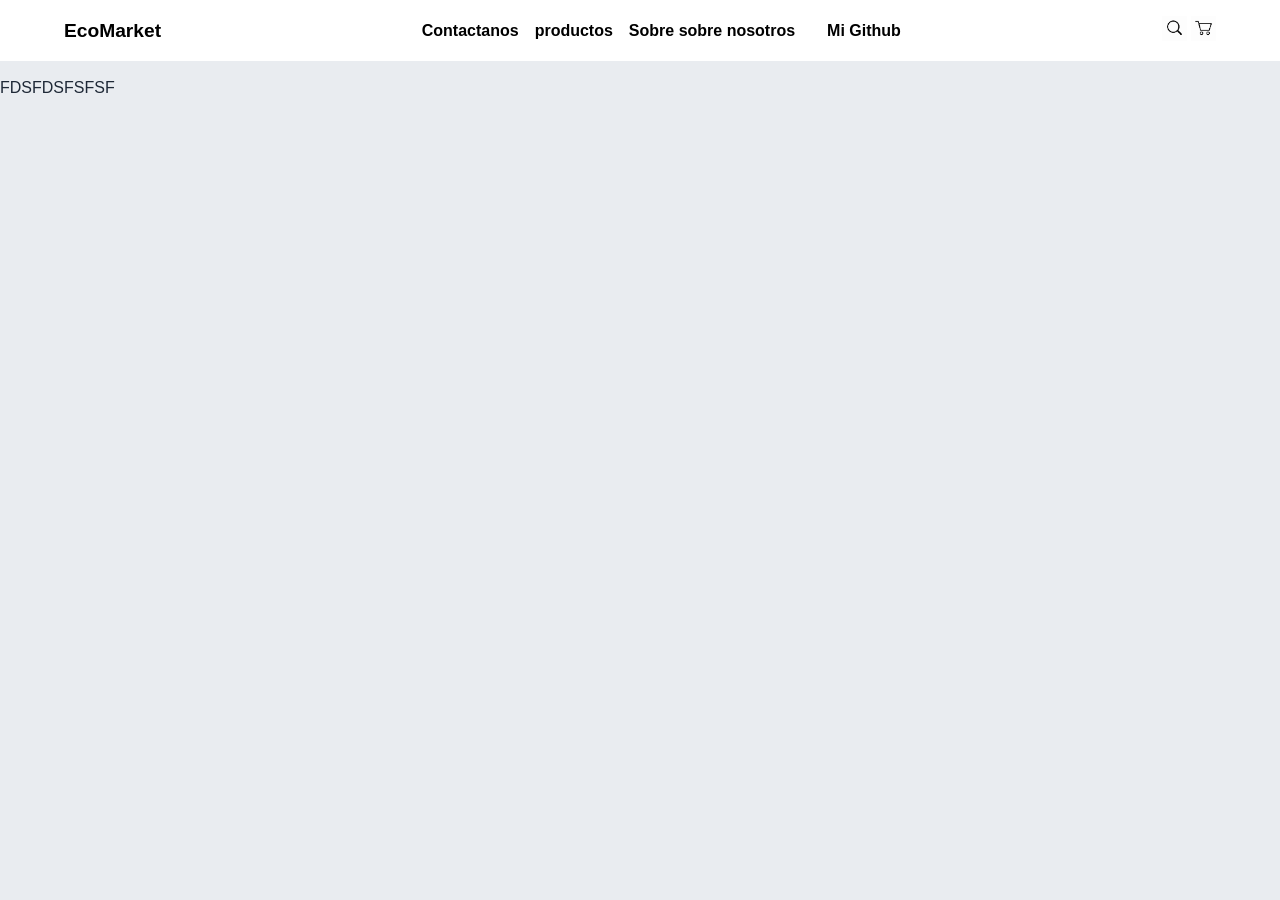
==== index.html @ 1d6ea36c "feat: inicio de proyecto" ====
<!DOCTYPE html>
<html lang="en">

<head>
    <meta charset="UTF-8">
    <meta name="viewport" content="width=device-width, initial-scale=1.0">
    <title>Document</title>
    <link rel="stylesheet" href="css/main.css">
    <link rel="stylesheet" href="css/layout.css">
    <link rel="stylesheet" href="css/components.css">
    <link rel="stylesheet" href="css/animations.css">
</head>

<body>
    <nav class="navbar">
        <a class="logo" href="#inicio">EcoMarket</a>
        <div class="nav-links">
            <a href="view/contacto.html">Contactanos</a>
            <a href="view/productos.html">productos</a>
            <a href="view/sobre-nosotros.html">Sobre sobre nosotros</a>
             <img src="img/25231.png" alt="" class="imga">
             <a href="https://github.com/andreycasadiego05-netizen">Mi Github</a>
        </div>

        <div class="navuti">
            <a href="#prueba"><img src="img/icons/dfe90901-9c64-4e82-b8dc-46d0e0985f92.png" class="img" alt=""></a>
            <a href="#prueba2"><img src="img/icons/ce010b05-8bad-480f-b607-1b9903c16510.png" class="img" alt=""></a>
        </div>
    </nav>


    <header>

    </header>
    <main><br>
        <section>
            <font>FDSFDSFSFSF</font>
        </section>
    </main>
</body>

</html>
---- css/main.css ----
* {
  box-sizing: border-box;
}

body {
  margin: 0;
  font-family: Verdana, Geneva, Tahoma, sans-serif;
  background-color: #e9ecf0;
  color: #1f2937;
}

.navbar {
  position: sticky;
  top: 0;
  display: flex;
  align-items: center;
  padding: 16px 5%;
  background-color: rgb(255, 255, 255);
  color: rgb(255, 255, 255);
  z-index: 10;
}

.nav-links {
  display: flex;
  gap: 16px;
  flex-wrap: wrap;
  display: flex;
  gap: 16px;
  margin: 0 auto;
}

.nav-links a {
  color: rgb(0, 0, 0);
  text-decoration: none;
  font-weight: bold;
}


.navuti a{
  color: rgb(0, 0, 0);
  text-decoration: none;
  
}

.logo {
  color: rgb(0, 0, 0);
  font-weight: bold;
  text-decoration: none;
  font-size: 1.2rem;
  justify-content: center;
}

.img{
  width: 25px;
  height: 25px;
  image-rendering: optimizeQuality;
  
}
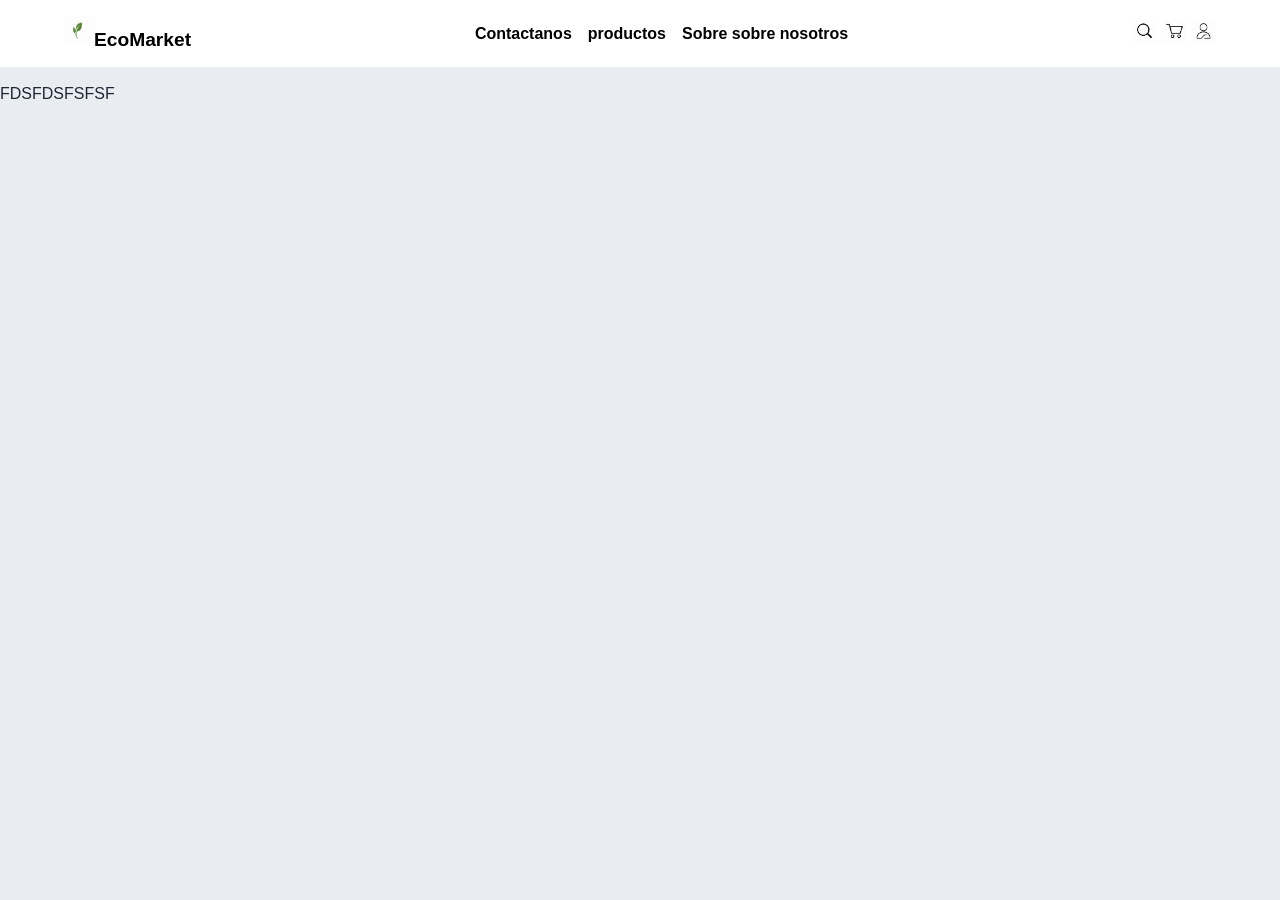
==== commit c35efa81: "feat: agregados menores en la barra de navegacion" ====
--- a/index.html
+++ b/index.html
@@ -13,18 +13,18 @@
 
 <body>
     <nav class="navbar">
-        <a class="logo" href="#inicio">EcoMarket</a>
+        <a class="logo" href="#inicio"><img src="img/icons/5f73264d-ac29-405f-b9c1-f260fcef1f6c.png" class="img-variant" alt="">EcoMarket</a>
         <div class="nav-links">
             <a href="view/contacto.html">Contactanos</a>
             <a href="view/productos.html">productos</a>
             <a href="view/sobre-nosotros.html">Sobre sobre nosotros</a>
-             <img src="img/25231.png" alt="" class="imga">
-             <a href="https://github.com/andreycasadiego05-netizen">Mi Github</a>
+
         </div>
 
         <div class="navuti">
             <a href="#prueba"><img src="img/icons/dfe90901-9c64-4e82-b8dc-46d0e0985f92.png" class="img" alt=""></a>
             <a href="#prueba2"><img src="img/icons/ce010b05-8bad-480f-b607-1b9903c16510.png" class="img" alt=""></a>
+            <a href="#prueba2"><img src="img/icons/b0927cc8-afe9-4941-a56f-2556ae8efa56 (1).png" class="img" alt=""></a>
         </div>
     </nav>
 
--- a/css/main.css
+++ b/css/main.css
@@ -54,5 +54,15 @@
   width: 25px;
   height: 25px;
   image-rendering: optimizeQuality;
-  
+  position: sticky;
+  top: 0;
+  align-items: center;
+}
+
+.img-variant{
+  width: 30px;
+  height: 30px;
+  position: sticky;
+  top: 0;
+  align-items: center;
 }
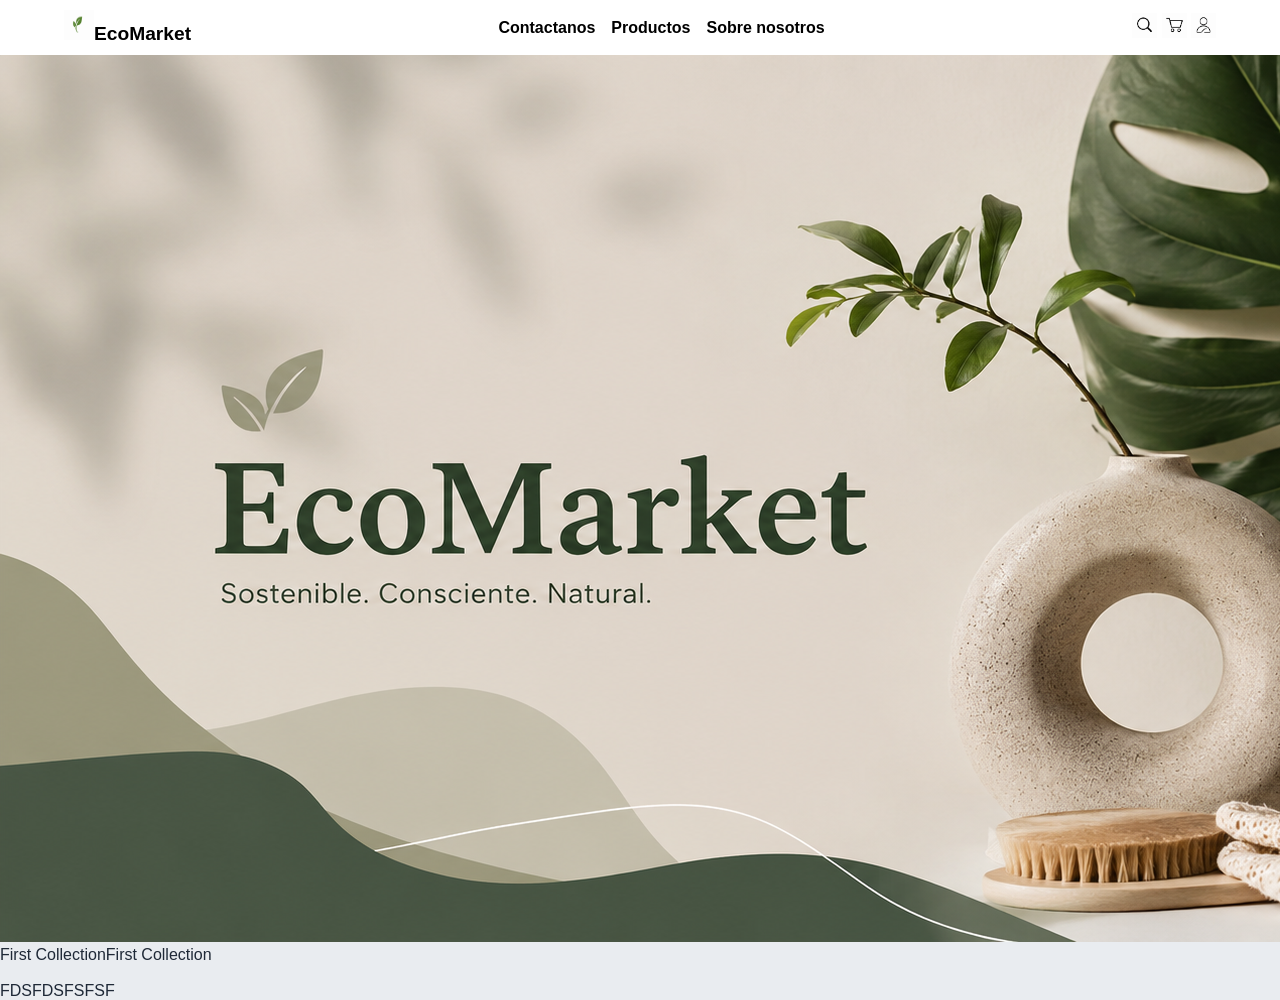
==== commit 1dd2f656: "feat: cambios minimos" ====
--- a/index.html
+++ b/index.html
@@ -16,8 +16,8 @@
         <a class="logo" href="#inicio"><img src="img/icons/5f73264d-ac29-405f-b9c1-f260fcef1f6c.png" class="img-variant" alt="">EcoMarket</a>
         <div class="nav-links">
             <a href="view/contacto.html">Contactanos</a>
-            <a href="view/productos.html">productos</a>
-            <a href="view/sobre-nosotros.html">Sobre sobre nosotros</a>
+            <a href="view/productos.html">Productos</a>
+            <a href="view/sobre-nosotros.html">Sobre nosotros</a>
 
         </div>
 
@@ -30,7 +30,8 @@
 
 
     <header>
-
+        <img src="img/hero/5d99f86a-bd28-4fc1-8f60-7c779216ea97.png" alt="">
+        <div><font>First Collection</font>First Collection</div>
     </header>
     <main><br>
         <section>
--- a/css/main.css
+++ b/css/main.css
@@ -14,7 +14,7 @@
   top: 0;
   display: flex;
   align-items: center;
-  padding: 16px 5%;
+  padding: 10px 5%;
   background-color: rgb(255, 255, 255);
   color: rgb(255, 255, 255);
   z-index: 10;
@@ -62,7 +62,5 @@
 .img-variant{
   width: 30px;
   height: 30px;
-  position: sticky;
-  top: 0;
-  align-items: center;
+  
 }
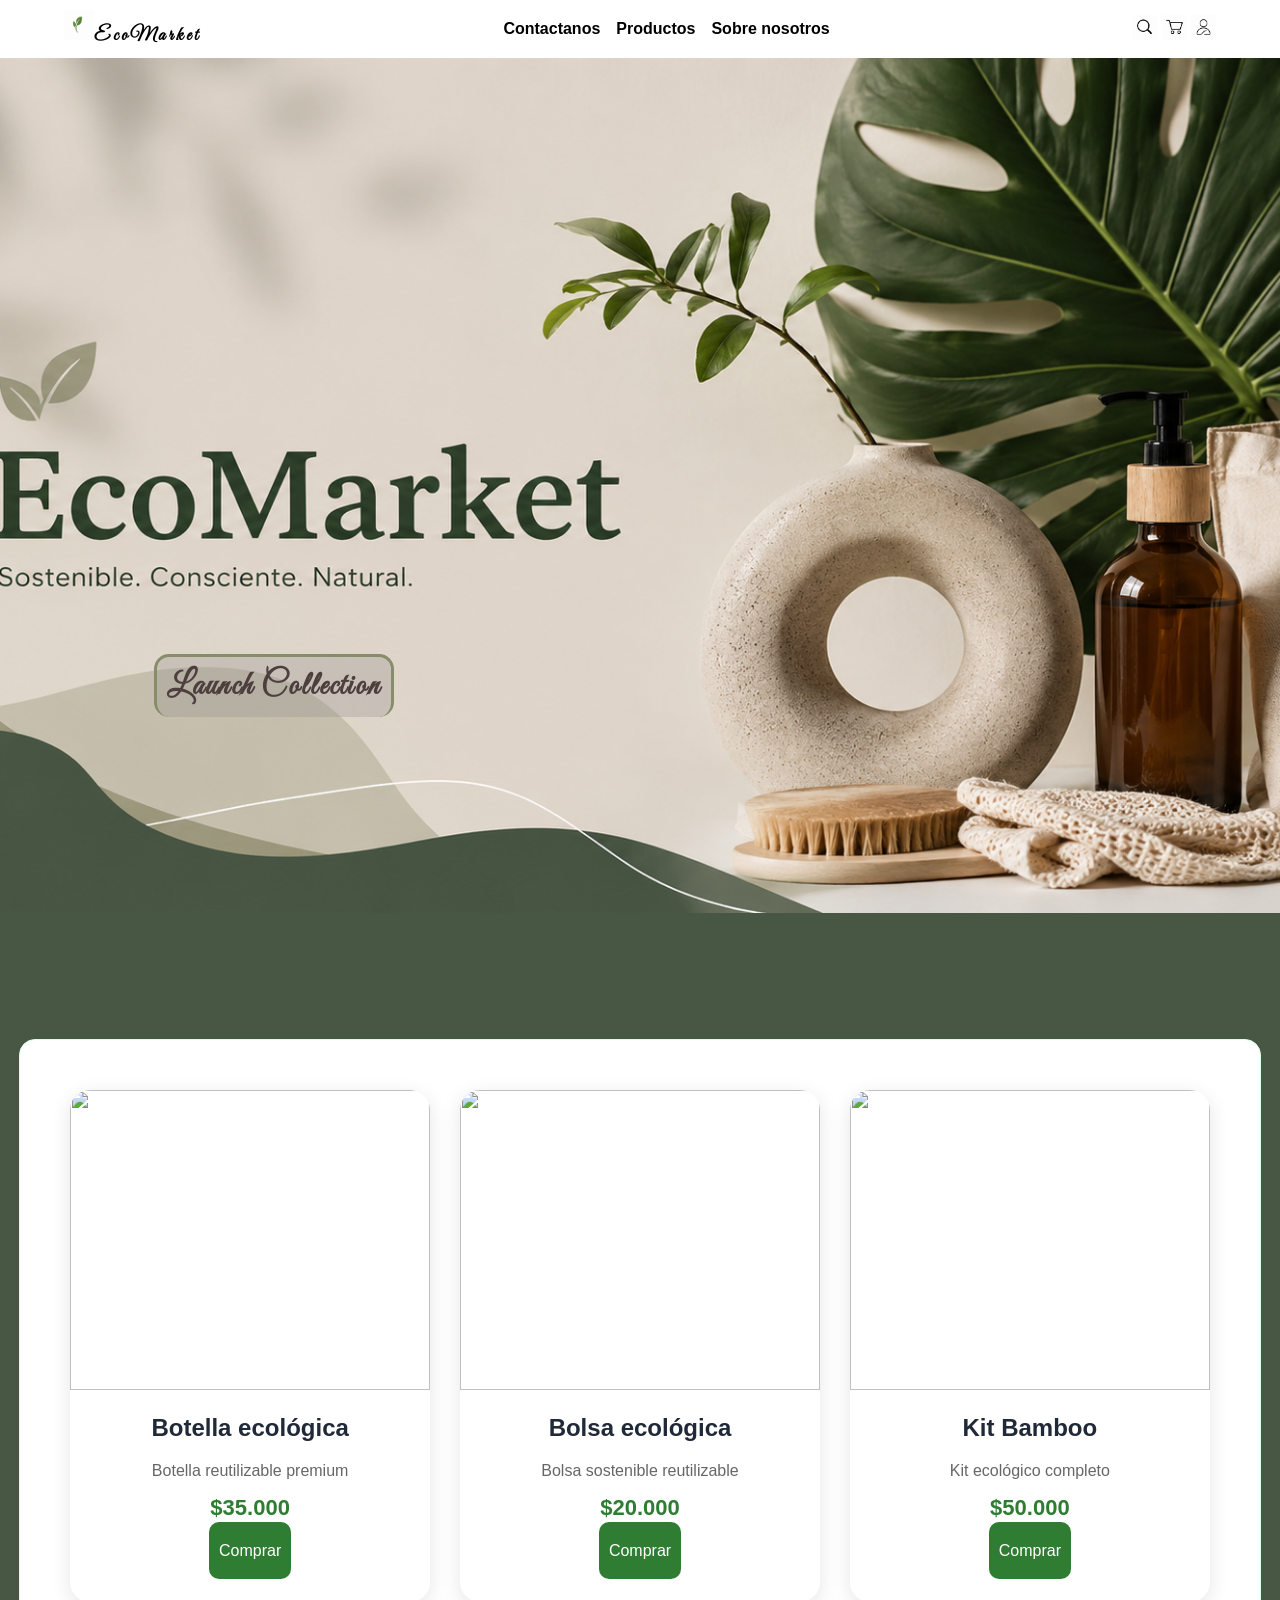
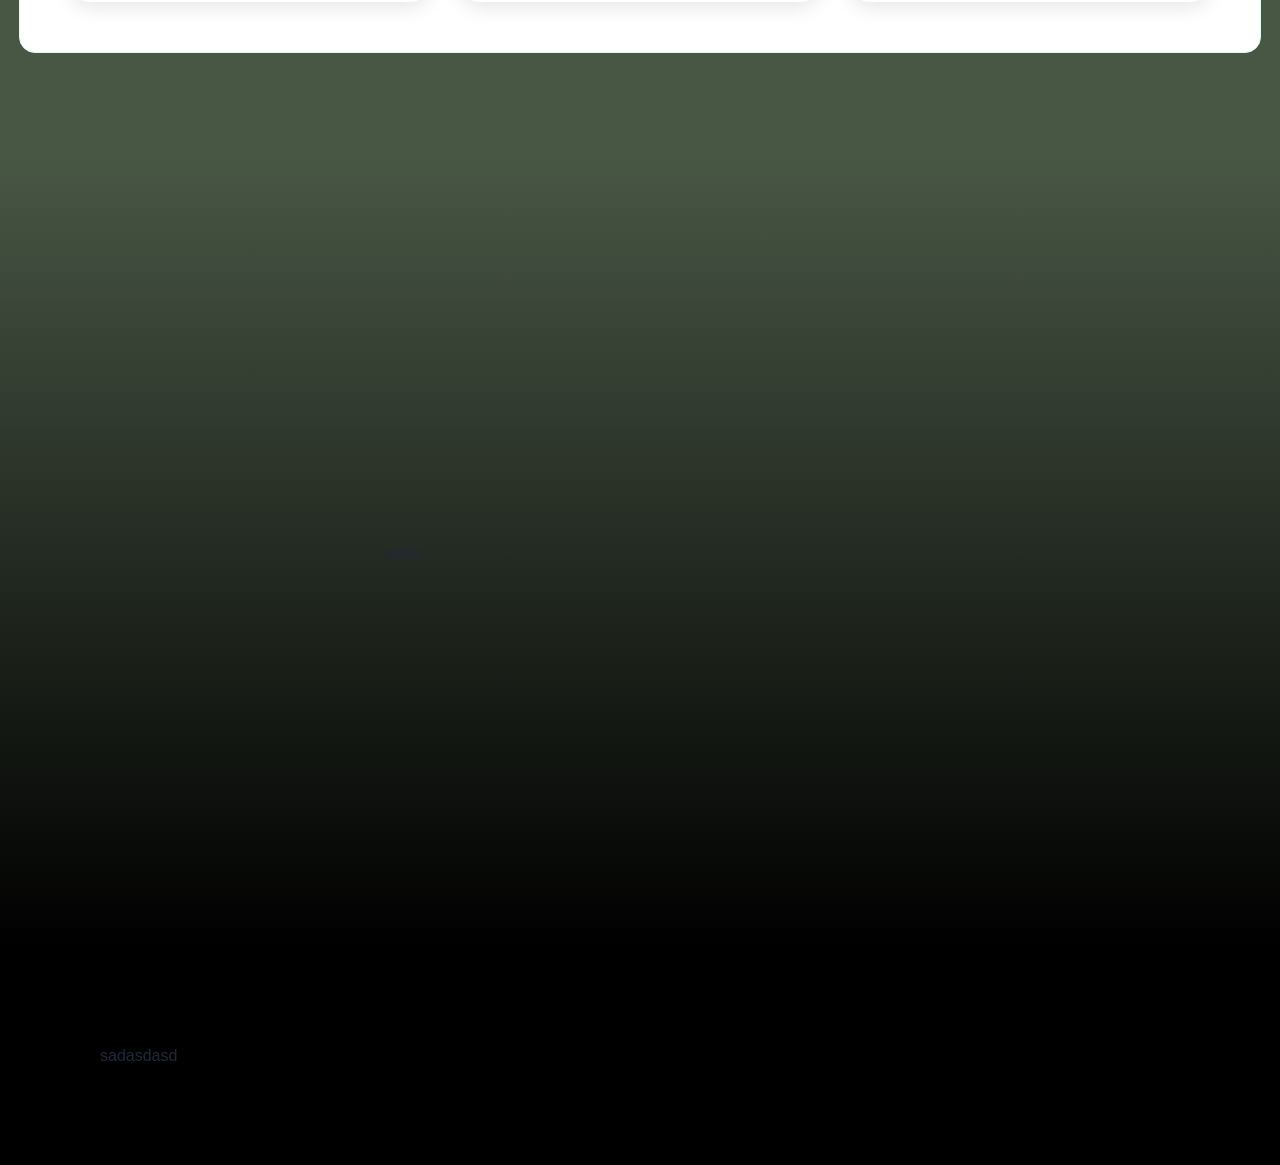
==== commit f19de930: "feat: agregado estructural de barra de navegacion a todas las secciones y seccion de productos desta" ====
--- a/index.html
+++ b/index.html
@@ -9,11 +9,20 @@
     <link rel="stylesheet" href="css/layout.css">
     <link rel="stylesheet" href="css/components.css">
     <link rel="stylesheet" href="css/animations.css">
+
+    <link rel="preconnect" href="https://fonts.googleapis.com">
+    <link rel="preconnect" href="https://fonts.gstatic.com" crossorigin>
+
+    <link href="https://fonts.googleapis.com/css2?family=Great+Vibes&display=swap" rel="stylesheet">
+    <title>Document</title>
+
+
 </head>
 
 <body>
     <nav class="navbar">
-        <a class="logo" href="#inicio"><img src="img/icons/5f73264d-ac29-405f-b9c1-f260fcef1f6c.png" class="img-variant" alt="">EcoMarket</a>
+        <a class="logo" href="index.html"><img src="img/icons/5f73264d-ac29-405f-b9c1-f260fcef1f6c.png" class="img-variant"
+                alt="">EcoMarket</a>
         <div class="nav-links">
             <a href="view/contacto.html">Contactanos</a>
             <a href="view/productos.html">Productos</a>
@@ -29,14 +38,61 @@
     </nav>
 
 
-    <header>
-        <img src="img/hero/5d99f86a-bd28-4fc1-8f60-7c779216ea97.png" alt="">
-        <div><font>First Collection</font>First Collection</div>
-    </header>
+    <header class="hero">
+        <div class="hero-content">
+
+            <p>Launch Collection</p>
+        </div>
+    </header><br><br><br><br><br><br>
     <main><br>
-        <section>
-            <font>FDSFDSFSFSF</font>
+        <section class="productos">
+            <div class="card">
+
+                <img src="../img/products/botella.png" alt="">
+        
+                <h2>Botella ecológica</h2>
+        
+                <p>
+                    Botella reutilizable premium
+                </p>
+        
+                <span>$35.000</span>
+        
+                <a href="#" class="boton">
+                    ㅤComprarㅤ
+                </a>
+        
+            </div>
+            <div class="card">
+                <img src="../img/products/bolsa.png" alt="">
+                <h2>Bolsa ecológica</h2>
+                <p>
+                    Bolsa sostenible reutilizable
+                </p>
+                <span>$20.000</span>
+                <a href="#" class="boton">
+                    ㅤComprarㅤ
+                </a>
+            </div>
+            <div class="card">
+                <img src="../img/products/kit.png" alt="">
+        
+                <h2>Kit Bamboo</h2>
+                <p>
+                    Kit ecológico completo
+                </p>
+                <span>$50.000</span>
+                <a href="#" class="boton">
+                    ㅤComprarㅤ
+                </a>
+            </div>
         </section>
+
+        <br><br><br><br><br><br>
+        <div class="fondo">sdfds</div>
+        <footer>
+            sadasdasd
+        </footer>
     </main>
 </body>
 
--- a/css/main.css
+++ b/css/main.css
@@ -5,62 +5,6 @@
 body {
   margin: 0;
   font-family: Verdana, Geneva, Tahoma, sans-serif;
-  background-color: #e9ecf0;
+  background: rgb(72, 86, 68);
   color: #1f2937;
-}
-
-.navbar {
-  position: sticky;
-  top: 0;
-  display: flex;
-  align-items: center;
-  padding: 10px 5%;
-  background-color: rgb(255, 255, 255);
-  color: rgb(255, 255, 255);
-  z-index: 10;
-}
-
-.nav-links {
-  display: flex;
-  gap: 16px;
-  flex-wrap: wrap;
-  display: flex;
-  gap: 16px;
-  margin: 0 auto;
-}
-
-.nav-links a {
-  color: rgb(0, 0, 0);
-  text-decoration: none;
-  font-weight: bold;
-}
-
-
-.navuti a{
-  color: rgb(0, 0, 0);
-  text-decoration: none;
-  
-}
-
-.logo {
-  color: rgb(0, 0, 0);
-  font-weight: bold;
-  text-decoration: none;
-  font-size: 1.2rem;
-  justify-content: center;
-}
-
-.img{
-  width: 25px;
-  height: 25px;
-  image-rendering: optimizeQuality;
-  position: sticky;
-  top: 0;
-  align-items: center;
-}
-
-.img-variant{
-  width: 30px;
-  height: 30px;
-  
 }
--- a/css/layout.css
+++ b/css/layout.css
@@ -0,0 +1,126 @@
+.navbar {
+    position: sticky;
+    top: 0;
+    display: flex;
+    align-items: center;
+    padding: 10px 5%;
+    background-color: rgb(255, 255, 255);
+    color: rgb(255, 255, 255);
+    z-index: 10;
+}
+
+.nav-links {
+    display: flex;
+    gap: 16px;
+    flex-wrap: wrap;
+    display: flex;
+    gap: 16px;
+    margin: 0 auto;
+}
+
+.nav-links a {
+    color: rgb(0, 0, 0);
+    text-decoration: none;
+    font-weight: bold;
+}
+
+
+.navuti a {
+    color: rgb(0, 0, 0);
+    text-decoration: none;
+
+}
+
+.logo {
+    color: rgb(0, 0, 0);
+    font-weight: bold;
+    text-decoration: none;
+    font-size: 1.2rem;
+    justify-content: center;
+    font-family: "Great Vibes";
+    letter-spacing: 3px;
+}
+
+.img {
+    width: 25px;
+    height: 25px;
+    image-rendering: optimizeQuality;
+    position: sticky;
+    top: 0;
+    align-items: center;
+}
+
+.img-variant {
+    width: 30px;
+    height: 30px;
+
+}
+
+.hero {
+    position: relative;
+
+    width: 100%;
+    height: 95vh;
+
+    background-image: url("../img/hero/5d99f86a-bd28-4fc1-8f60-7c779216ea97.png");
+
+    background-size: cover;
+    background-position: center;
+    background-repeat: no-repeat;
+
+    display: flex;
+    align-items: center;
+}
+
+.hero-content {
+    position: relative;
+    margin-top: 400px;
+    margin-left: 12%;
+    color: white;
+
+    max-width: 500px;
+}
+
+
+
+.hero-content p {
+    font-size: clamp(2rem, 3vw, 1.5rem);
+    font-weight: bold;
+    font-family: "Great Vibes";
+    color: rgb(78, 63, 63);
+    background-color: rgba(141, 139, 139, 0.281);
+    padding: 10px;
+    border-radius: 15px;
+    border-style: solid;
+    border-bottom: #1f2937;
+    border-color: rgb(135, 141, 106);
+    letter-spacing: 2px;
+}
+
+section{
+    display: flex;
+    align-items: center;
+    gap: 1rem;
+    background-color: white;
+    border-radius: 16px;
+    border: 1px solid #dbfee8;
+    width: 97%;
+    height: 97%;
+    align-content: center;
+    margin: 0 auto;
+    padding: 100px;
+}
+main{
+    background: rgb(72, 86, 68);
+
+}
+
+.fondo{
+    background: linear-gradient(rgb(72, 86, 68),black);
+    padding: 30%;
+}
+
+footer{
+    background-color: rgb(0, 0, 0);
+    padding: 100px;
+}
--- a/css/components.css
+++ b/css/components.css
@@ -0,0 +1,128 @@
+.overlay{
+    width:100%;
+    height:100%;
+    background:rgba(0,0,0,0.5);
+
+    display:flex;
+    flex-direction:column;
+    justify-content:center;
+    align-items:center;
+
+    text-align:center;
+    color:white;
+}
+
+.overlay h1{
+    font-size:70px;
+    margin-bottom:20px;
+}
+
+.overlay p{
+    font-size:22px;
+    margin-bottom:25px;
+}
+
+.boton{
+    padding:14px 30px;
+    background:#2e7d32;
+    color:white;
+    text-decoration:none;
+    border-radius:10px;
+
+}
+
+.boton:hover{
+    background:#1b5e20;
+    transform:scale(1.05);
+}
+.contacto{
+    min-height:100vh;
+    display:flex;
+    justify-content:center;
+    align-items:center;
+    padding:50px;
+}
+
+.contacto-hover{
+    width:100%;
+    max-width:600px;
+    background:white;
+    padding:40px;
+    border-radius:20px;
+    box-shadow:0 5px 20px rgba(0,0,0,0.1);
+}
+
+.contacto-hover h1{
+    margin-bottom:15px;
+    color:#1e3f29;
+}
+
+.formulario{
+    display:flex;
+    flex-direction:column;
+    gap:20px;
+    margin-top:25px;
+}
+
+.formulario input,
+.formulario textarea{
+    padding:15px;
+    border:1px solid #ccc;
+    border-radius:10px;
+    outline:none;
+}
+
+.formulario textarea{
+    resize:none;
+    height:150px;
+}
+.productos{
+    display:grid;
+    grid-template-columns:repeat(auto-fit,minmax(280px,1fr));
+    gap:30px;
+    padding:50px;
+}
+
+.card{
+    background:white;
+    border-radius:20px;
+    overflow:hidden;
+    box-shadow:0 5px 20px rgba(0,0,0,0.1);
+    transition:0.3s;
+    text-align:center;
+    padding-bottom:40px;
+}
+
+.card:hover{
+    transform:translateY(-10px);
+}
+
+.card img{
+    width:100%;
+    height:300px;
+}
+
+.card h2{
+    margin-top:20px;
+    font-size:24px;
+}
+.card a {
+
+    background-color: #2e7d32;
+    color: white;
+    padding: 20px 10px;
+    border-radius: 10px;
+}
+
+.card p{
+    margin:15px;
+    color:#666;
+}
+
+.card span{
+    display:block;
+    color:#2e7d32;
+    font-size:22px;
+    font-weight:bold;
+    margin-bottom:20px;
+}
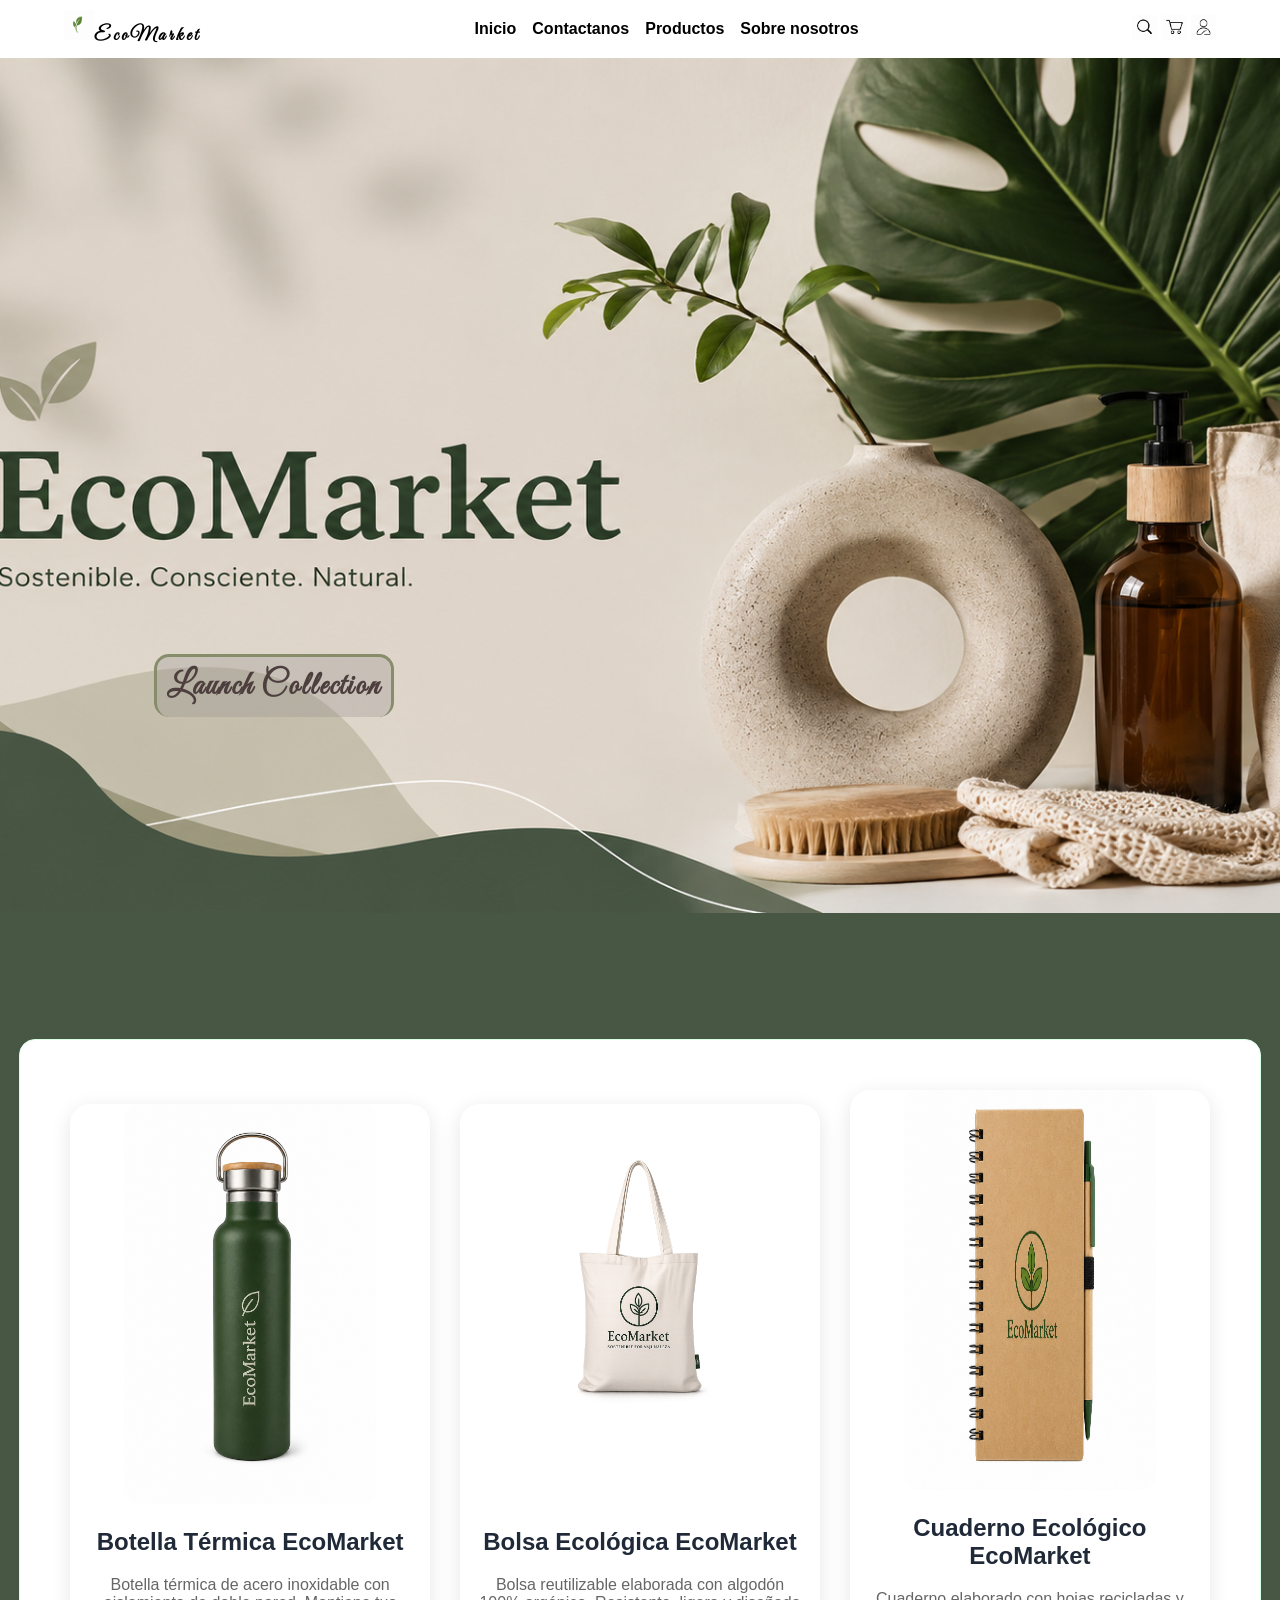
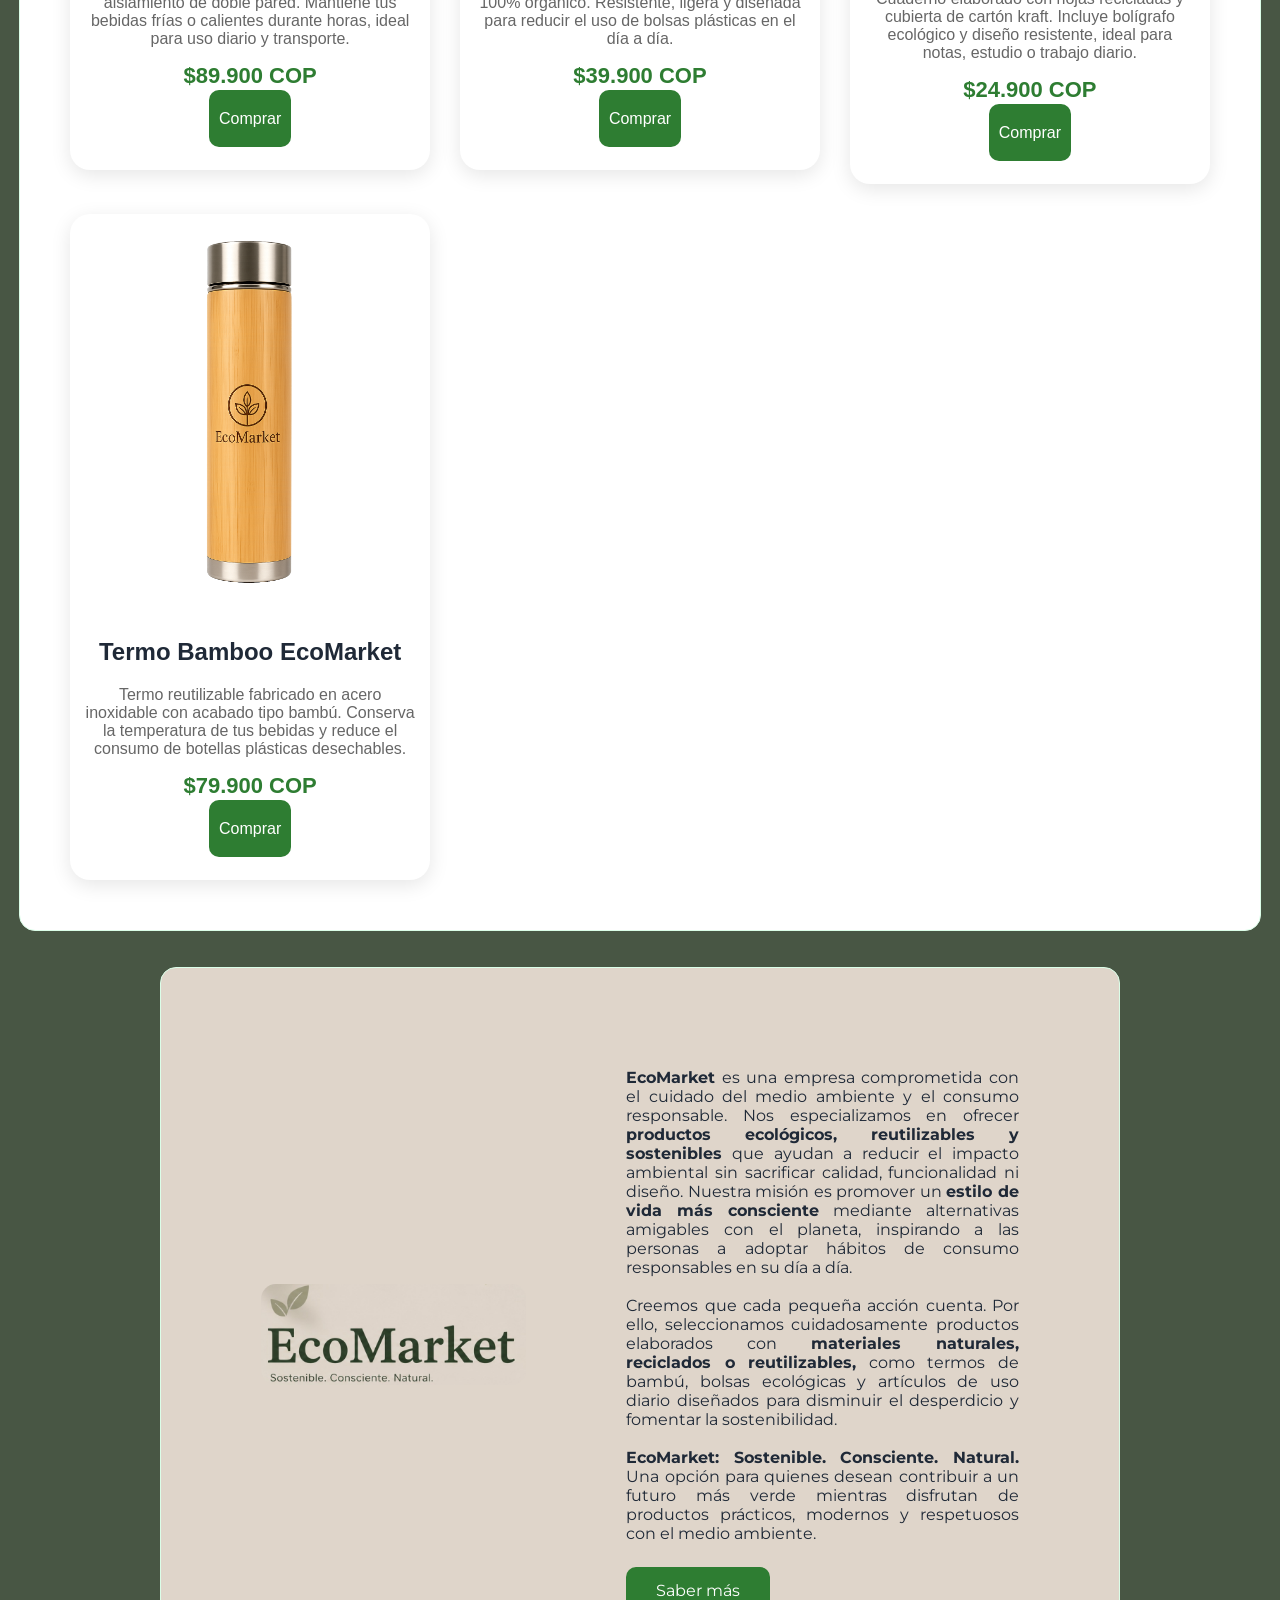
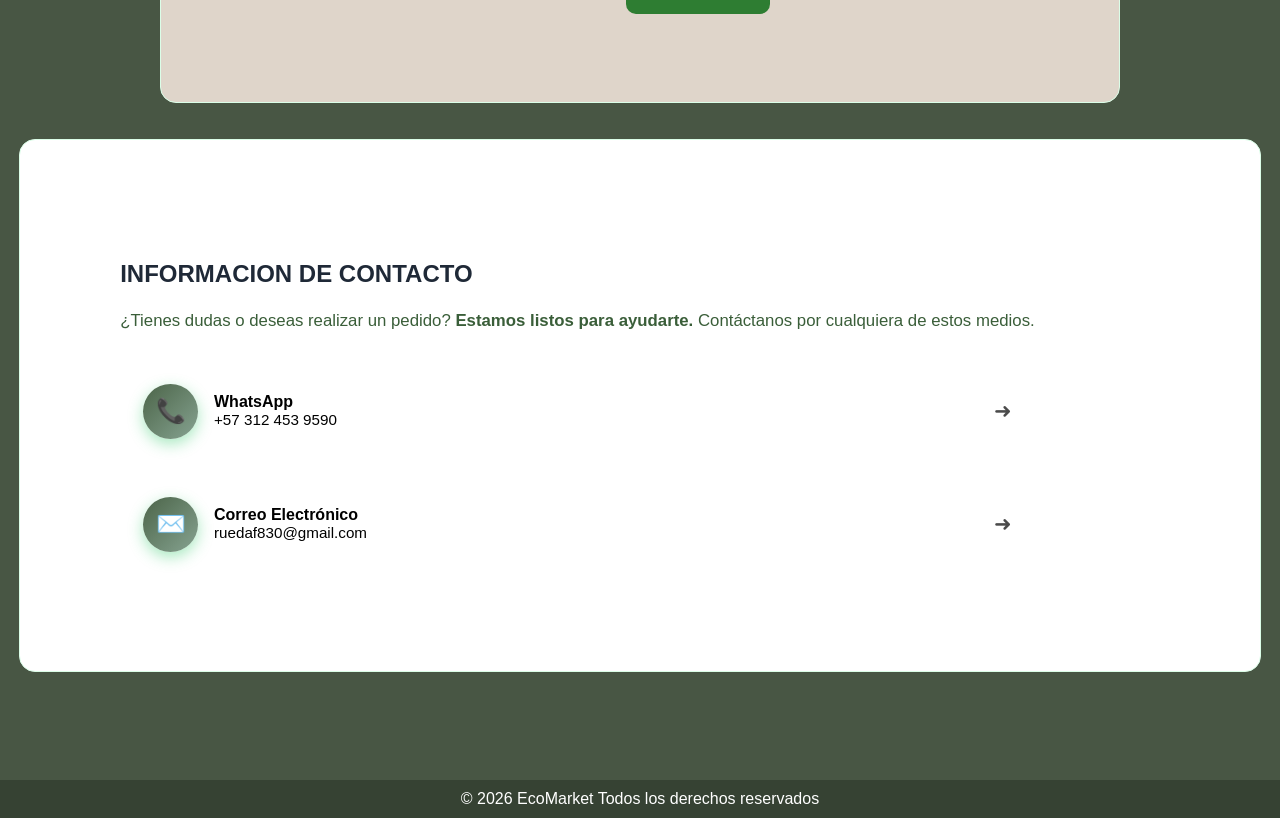
==== commit 282c7bbb: "cambios minimos en index, agregado de catalogo en productos y informacion de contacto en todas las p" ====
--- a/index.html
+++ b/index.html
@@ -15,15 +15,19 @@
 
     <link href="https://fonts.googleapis.com/css2?family=Great+Vibes&display=swap" rel="stylesheet">
     <title>Document</title>
-
+    <link rel="preconnect" href="https://fonts.googleapis.com">
+    <link rel="preconnect" href="https://fonts.gstatic.com" crossorigin>
+    <link href="https://fonts.googleapis.com/css2?family=Montserrat:wght@300;400;500;600;700&display=swap"
+        rel="stylesheet">
 
 </head>
 
 <body>
     <nav class="navbar">
-        <a class="logo" href="index.html"><img src="img/icons/5f73264d-ac29-405f-b9c1-f260fcef1f6c.png" class="img-variant"
-                alt="">EcoMarket</a>
+        <a class="logo" href="index.html"><img src="img/icons/5f73264d-ac29-405f-b9c1-f260fcef1f6c.png"
+                class="img-variant" alt="">EcoMarket</a>
         <div class="nav-links">
+            <a href="index.html">Inicio</a>
             <a href="view/contacto.html">Contactanos</a>
             <a href="view/productos.html">Productos</a>
             <a href="view/sobre-nosotros.html">Sobre nosotros</a>
@@ -46,52 +50,127 @@
     </header><br><br><br><br><br><br>
     <main><br>
         <section class="productos">
+
             <div class="card">
 
-                <img src="../img/products/botella.png" alt="">
-        
-                <h2>Botella ecológica</h2>
-        
+                <img src="img/products/6141b3d1-0f63-4290-b83f-b88b7bf3dc45.png" alt="">
+
+                <h2>Botella Térmica EcoMarket</h2>
+
                 <p>
-                    Botella reutilizable premium
+                    Botella térmica de acero inoxidable con aislamiento de doble pared. Mantiene tus bebidas frías o
+                    calientes durante horas, ideal para uso diario y transporte.
                 </p>
-        
-                <span>$35.000</span>
-        
+
+                <span>$89.900 COP</span>
+
                 <a href="#" class="boton">
                     ㅤComprarㅤ
                 </a>
-        
+
             </div>
             <div class="card">
-                <img src="../img/products/bolsa.png" alt="">
-                <h2>Bolsa ecológica</h2>
+                <img src="img/products/0c34cbe8-b748-447d-a086-404926071302.png" alt="">
+                <h2>Bolsa Ecológica EcoMarket</h2>
                 <p>
-                    Bolsa sostenible reutilizable
+                    Bolsa reutilizable elaborada con algodón 100% orgánico. Resistente, ligera y diseñada para reducir
+                    el uso de bolsas plásticas en el día a día.
                 </p>
-                <span>$20.000</span>
+                <span>$39.900 COP</span>
                 <a href="#" class="boton">
                     ㅤComprarㅤ
                 </a>
             </div>
             <div class="card">
-                <img src="../img/products/kit.png" alt="">
-        
-                <h2>Kit Bamboo</h2>
+                <img src="img/products/b849b8d5-5063-4d86-98db-bf30780cd144.png" alt="">
+
+                <h2>Cuaderno Ecológico EcoMarket</h2>
                 <p>
-                    Kit ecológico completo
+                    Cuaderno elaborado con hojas recicladas y cubierta de cartón kraft. Incluye bolígrafo ecológico y
+                    diseño resistente, ideal para notas, estudio o trabajo diario.
                 </p>
-                <span>$50.000</span>
+                <span>$24.900 COP</span>
+                <a href="#" class="boton">
+                    ㅤComprarㅤ
+                </a>
+            </div>
+            <div class="card">
+                <img src="img/products/93a88fa1-8da2-4530-b8ed-7b8198da76ed.png" alt="">
+
+                <h2>Termo Bamboo EcoMarket</h2>
+                <p>
+                    Termo reutilizable fabricado en acero inoxidable con acabado tipo bambú. Conserva la temperatura de
+                    tus bebidas y reduce el consumo de botellas plásticas desechables.
+                </p>
+                <span>$79.900 COP</span>
                 <a href="#" class="boton">
                     ㅤComprarㅤ
                 </a>
             </div>
         </section>
+        <br><br>
+        <section class="productos-variant">
 
+            <img src="img/icons/6e44fd55-9212-4929-b72b-606634c75c5f.jpeg" alt="">
+            <font><strong>EcoMarket</strong> es una empresa comprometida con el cuidado del medio ambiente y el consumo responsable. Nos
+                especializamos en ofrecer <strong>productos ecológicos,
+                    reutilizables y sostenibles</strong> que ayudan a reducir el impacto ambiental sin sacrificar calidad,
+                funcionalidad ni diseño. Nuestra misión es promover un <strong>estilo
+                    de vida más consciente</strong> mediante alternativas amigables con el planeta, inspirando a las personas a
+                adoptar hábitos de consumo responsables en su día a día. <br><br>
+
+                Creemos que cada pequeña acción cuenta. Por ello, seleccionamos cuidadosamente productos elaborados con
+                <strong>materiales naturales, reciclados o reutilizables,</strong>
+                como termos de bambú, bolsas ecológicas y artículos de uso diario diseñados para disminuir el
+                desperdicio y fomentar la sostenibilidad. <br><br>
+
+                <strong>EcoMarket: Sostenible. Consciente. Natural.</strong> Una opción para quienes desean contribuir a un futuro más
+                verde mientras disfrutan de productos prácticos,
+                modernos y respetuosos con el medio ambiente.  <br><br><br> <a href="view/sobre-nosotros.html" class="boton">
+                    ㅤSaber másㅤ </a></font>    
+                
+        </section>
+        <br><br>
+
+        <section>
+            <div class="contacto-contenedor">
+                <h2>INFORMACION DE CONTACTO</h2>
+                <p class="contacto-descripcion">
+                    ¿Tienes dudas o deseas realizar un pedido? 
+                    <strong>Estamos listos para ayudarte.</strong> 
+                    Contáctanos por cualquiera de estos medios.
+                </p>
+                
+                <div class="contacto-opciones">
+                
+                    <a href="https://wa.me/573124539590" target="_blank" class="contacto-item">
+                        <div class="contacto-info">
+                            <span class="icon">📞</span>
+                            <div>
+                                <h4>WhatsApp</h4>
+                                <span class="texto">+57 312 453 9590</span>
+                            </div>
+                        </div>
+                        <span class="flecha">➜</span>
+                    </a>
+                
+                    <a href="mailto:ruedaf830@gmail.com" class="contacto-item">
+                        <div class="contacto-info">
+                            <span class="icon">✉️</span>
+                            <div>
+                                <h4>Correo Electrónico</h4>
+                                <span class="texto">ruedaf830@gmail.com</span>
+                            </div>
+                        </div>
+                        <span class="flecha">➜</span>
+                    </a>
+                
+                </div>
+        </section>
         <br><br><br><br><br><br>
-        <div class="fondo">sdfds</div>
+
         <footer>
-            sadasdasd
+            © 2026 EcoMarket Todos los derechos reservados
         </footer>
     </main>
 </body>
--- a/css/main.css
+++ b/css/main.css
@@ -1,6 +1,26 @@
 * {
   box-sizing: border-box;
 }
+
+.product-grid {
+  grid-template-columns: 1fr;
+}
+
+
+/* Tablet */
+@media (min-width: 768px) {
+  .product-grid {
+    grid-template-columns: repeat(2, 1fr);
+  }
+}
+/* Escritorio */
+@media (min-width: 1024px) {
+  .product-grid {
+    grid-template-columns: repeat(4, 1fr);
+  }
+}
+
+
 
 body {
   margin: 0;
--- a/css/layout.css
+++ b/css/layout.css
@@ -110,17 +110,108 @@
     margin: 0 auto;
     padding: 100px;
 }
+
+section img{
+    border-radius: 15px;
+    width: 35%;
+}
+
+section font{
+
+    font-family: 'Montserrat', sans-serif;
+    letter-spacing: 0.7 px;
+    text-align: justify;
+}
+
 main{
     background: rgb(72, 86, 68);
 
 }
 
 .fondo{
-    background: linear-gradient(rgb(72, 86, 68),black);
-    padding: 30%;
+    background-color: (rgb(72, 86, 68));
+
 }
 
 footer{
-    background-color: rgb(0, 0, 0);
-    padding: 100px;
+    padding: 10px;
+    background-color: rgb(54, 66, 51);
+    text-align: center;
+    color: white;
+}
+.contacto-descripcion{
+    text-align: center;
+    font-size: 1.05rem;
+    color: rgb(58, 94, 57);
+    margin-bottom: 30px;
+    line-height: 1.6;
+}
+
+.contacto-opciones{
+    display: flex;
+    flex-direction: column;
+    gap: 20px;
+    
+}
+
+.contacto-item{
+        display: flex;
+        justify-content: space-between;
+        align-items: center;
+        padding: 18px 22px;
+    border-radius: 18px;
+    text-decoration: none;
+    background: rgba(255,255,255,0.08);
+    border: 1px solid rgba(255,255,255,0.12);
+    backdrop-filter: blur(10px);
+    transition: 0.3s ease;
+    color: rgb(0, 0, 0);
+    
+}
+
+.contacto-item:hover{
+    transform: translateY(-5px) scale(1.01);
+    background: rgba(219, 219, 219, 0.616);
+    border-color: #22c55e;
+    box-shadow: 0 10px 25px rgba(0,0,0,0.25);
+}
+
+.contacto-info{
+    display: flex;
+    align-items: center;
+    gap: 16px;
+}
+
+.icon{
+    width: 55px;
+    height: 55px;
+    display: flex;
+    align-items: center;
+    justify-content: center;
+    border-radius: 50%;
+    font-size: 1.5rem;
+    background: linear-gradient(135deg, #4b6448, #86a391);
+    box-shadow: 0 5px 15px rgba(34,197,94,0.4);
+}
+
+.contacto-item h4{
+    margin: 0;
+    font-size: 1rem;
+    font-weight: 600;
+}
+
+.texto{
+    color: #000000;
+    font-size: 0.95rem;
+}
+
+.flecha{
+    font-size: 1.3rem;
+    opacity: 0.7;
+    transition: 0.3s;
+}
+
+.contacto-item:hover .flecha{
+    transform: translateX(6px);
+    opacity: 1;
 }
--- a/css/components.css
+++ b/css/components.css
@@ -83,6 +83,13 @@
     padding:50px;
 }
 
+.productos-variant{
+    background-color: #DFD5CA;
+    gap:100px;
+    width: 75%;
+    
+}
+
 .card{
     background:white;
     border-radius:20px;
@@ -98,8 +105,8 @@
 }
 
 .card img{
-    width:100%;
-    height:300px;
+    width:70%;
+    height:400px;
 }
 
 .card h2{
@@ -125,4 +132,198 @@
     font-size:22px;
     font-weight:bold;
     margin-bottom:20px;
+}
+
+
+
+
+.catalog-wrapper{
+    max-width:1400px;
+    margin:0 auto;
+}
+
+.header{
+    text-align:center;
+    margin-bottom:2.5rem;
+}
+
+.header h1{
+    font-size:2.5rem;
+    font-weight:700;
+    background:linear-gradient(135deg,rgb(72, 86, 68),rgb(54, 66, 51));
+    background-clip:text;
+    -webkit-background-clip:text;
+    color:transparent;
+    letter-spacing:-0.3px;
+}
+
+.header p{
+    color:#4a5b6e;
+    margin-top:.5rem;
+    font-weight:500;
+    font-size:1.05rem;
+}
+
+.filters-system{
+    background:rgba(255,255,255,.85);
+    backdrop-filter:blur(8px);
+    border-radius:2rem;
+    padding:1.2rem 1.8rem;
+    margin-bottom:1.8rem;
+    box-shadow:0 8px 20px rgba(0,0,0,.05);
+    border:1px solid rgba(255,255,255,.6);
+}
+
+.filters-header{
+    display:flex;
+    align-items:center;
+    gap:1rem;
+    flex-wrap:wrap;
+    margin-bottom:1rem;
+}
+
+.filter-label{
+    font-weight:600;
+    color:#1e2a3e;
+    background:#e9edf2;
+    padding:.3rem 1rem;
+    border-radius:40px;
+    font-size:.85rem;
+}
+
+.categories-container{
+    display:flex;
+    flex-wrap:wrap;
+    gap:.7rem;
+}
+
+.filter-radio input{
+    display:none;
+}
+
+.filter-chip{
+    display:inline-block;
+    background:white;
+    border:1px solid #cfdfed;
+    padding:.5rem 1.3rem;
+    border-radius:40px;
+    font-size:.9rem;
+    font-weight:500;
+    color:#2c3e66;
+    cursor:pointer;
+    transition:.2s;
+    box-shadow:0 1px 2px rgba(0,0,0,.02);
+}
+
+.filter-radio input:checked + .filter-chip{
+    background:#2c3e66;
+    color:white;
+    border-color:#2c3e66;
+    box-shadow:0 4px 10px rgba(44,62,102,.25);
+}
+
+.filter-chip:hover{
+    background:#e6edf4;
+    transform:translateY(-1px);
+}
+
+.results-info{
+    margin:1rem 0 1.5rem;
+    text-align:center;
+    font-size:.9rem;
+    color:#000000;
+    font-weight:500;
+    border-bottom:1px dashed #cbdbe2;
+    padding-bottom:.75rem;
+    display:inline-block;
+    font-weight: bold;
+}
+
+.catalog-grid{
+    display:grid;
+    grid-template-columns:repeat(auto-fill,minmax(280px,1fr));
+    gap:1.8rem;
+}
+
+.product-card{
+    background:white;
+    border-radius:1.5rem;
+    padding:1.3rem;
+    transition:.25s;
+    box-shadow:0 4px 12px rgba(0,0,0,.05);
+    border:1px solid rgba(0,0,0,.05);
+    text-align:center;
+    display:block;
+}
+
+.product-card:hover{
+    transform:translateY(-5px);
+    box-shadow:0 20px 25px -12px rgba(0,0,0,.15);
+    border-color:#dce5f0;
+}
+
+.product-img{
+    font-size:4rem;
+    margin-bottom:.8rem;
+}
+
+.product-card h3{
+    font-size:1.25rem;
+    font-weight:600;
+    color:#1a2634;
+    margin:.5rem 0;
+}
+
+.category-badge{
+    display:inline-block;
+    background:#eef2ff;
+    padding:.2rem .8rem;
+    border-radius:20px;
+    font-size:.7rem;
+    font-weight:600;
+    color:#2c3e66;
+    margin:.5rem 0;
+    text-transform:uppercase;
+    letter-spacing:.3px;
+}
+
+.price{
+    font-size:1.5rem;
+    font-weight:700;
+    color:#1f2a44;
+    margin:.6rem 0;
+}
+
+.btn-detail{
+    background:#f0f3f8;
+    border:none;
+    padding:.6rem 1.2rem;
+    border-radius:2rem;
+    font-weight:500;
+    color:#2c3e66;
+    cursor:pointer;
+    transition:.2s;
+    margin-top:.3rem;
+}
+
+.btn-detail:hover{
+    background:#2c3e66;
+    color:white;
+}
+
+.filters-system:has(input[value="Bolsos"]:checked) ~ .catalog-grid .product-card:not([data-category="Bolsos"]),
+.filters-system:has(input[value="Botellas"]:checked) ~ .catalog-grid .product-card:not([data-category="Botellas"]),
+.filters-system:has(input[value="Kits"]:checked) ~ .catalog-grid .product-card:not([data-category="Kits"]),
+.filters-system:has(input[value="Varios"]:checked) ~ .catalog-grid .product-card:not([data-category="Varios"]){
+    display:none;   
+}
+
+.filters-system:has(input[value="all"]:checked) ~ .catalog-grid .product-card{
+    display:block;
+}
+
+
+img{
+    width: 100%;
+    
 }
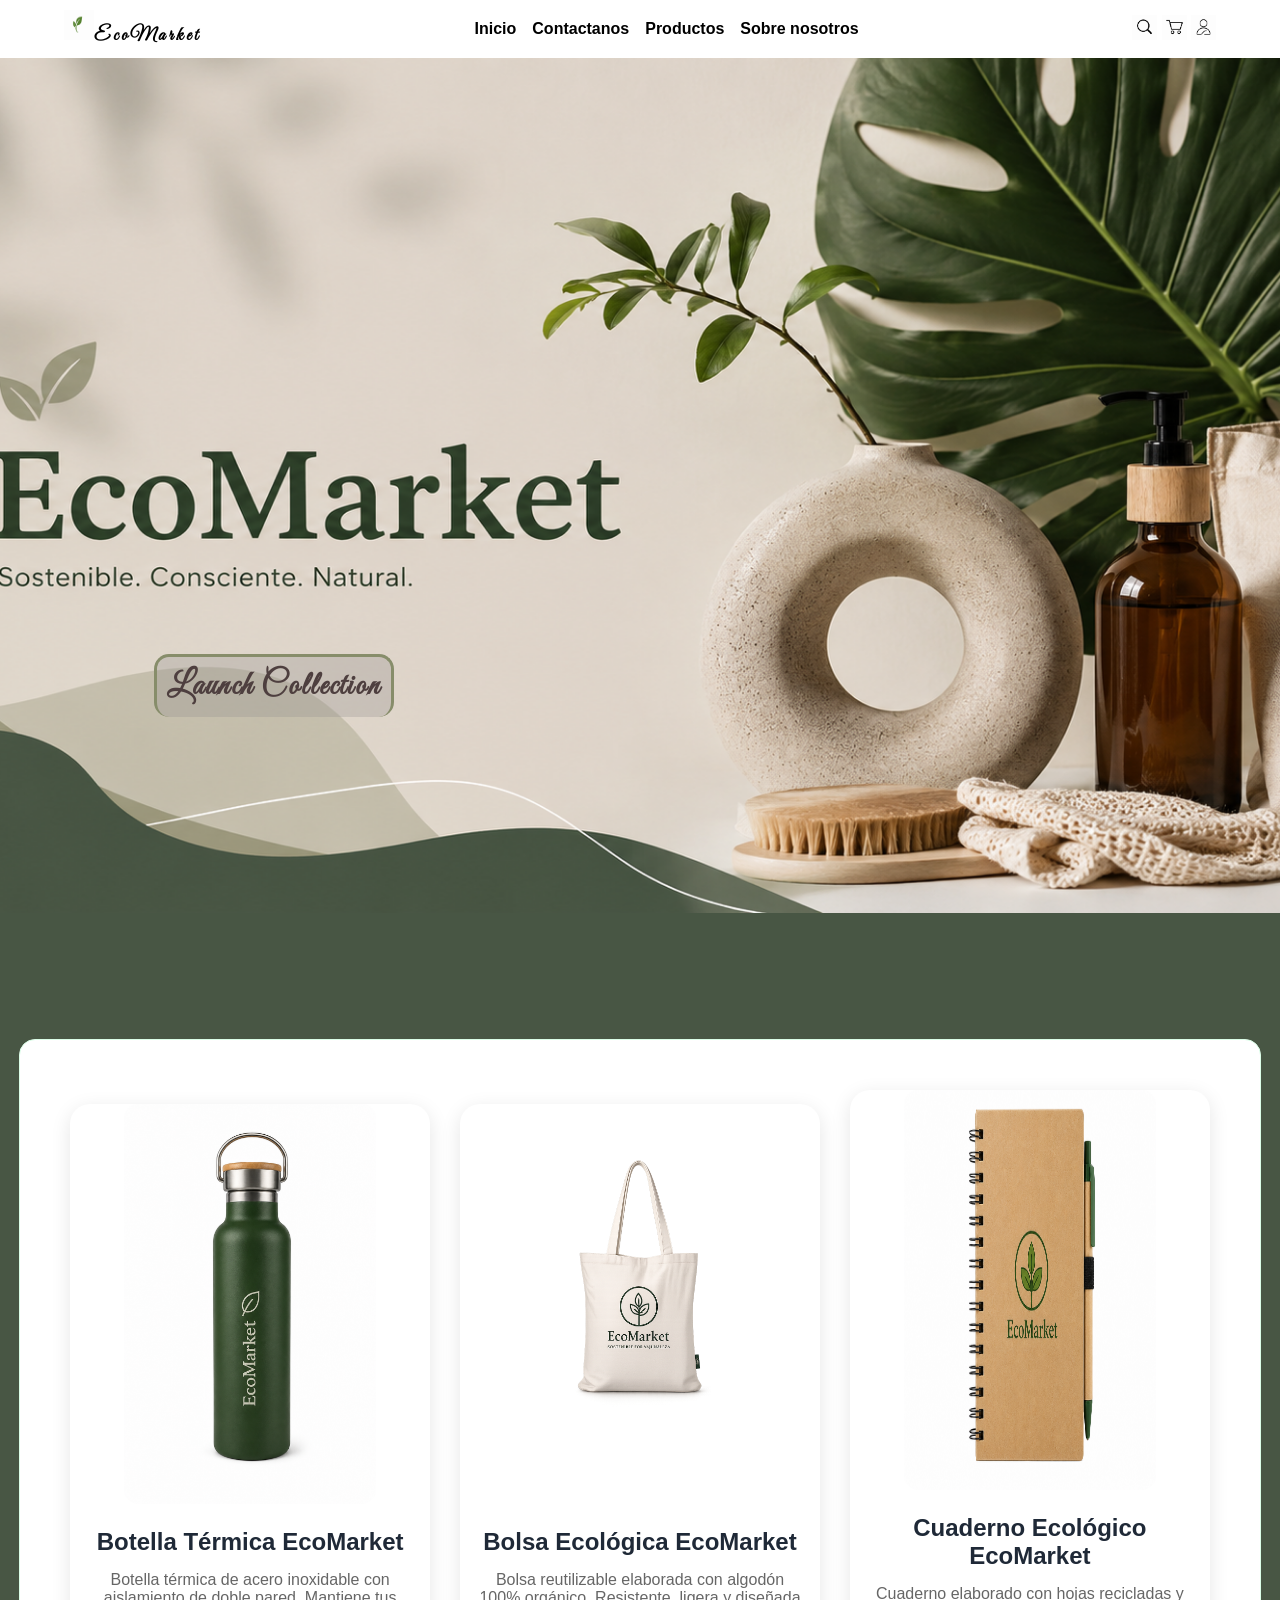
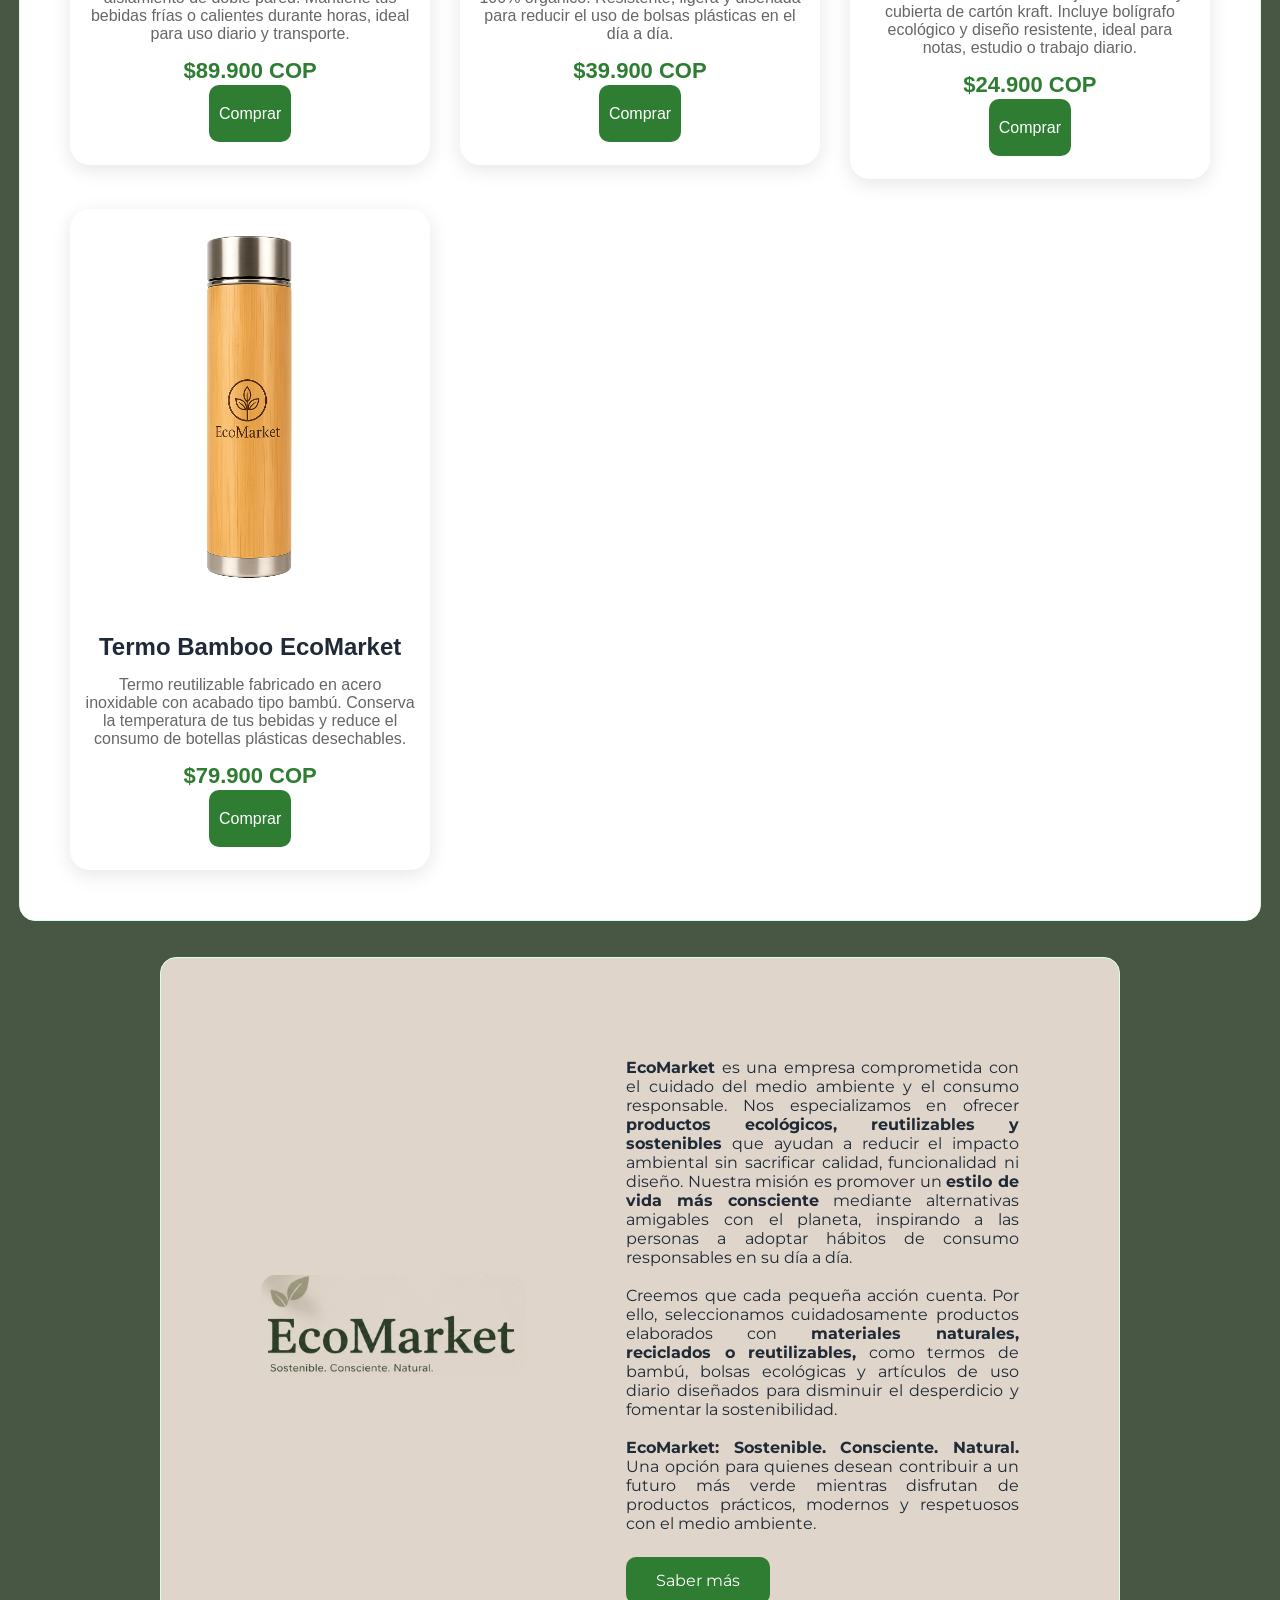
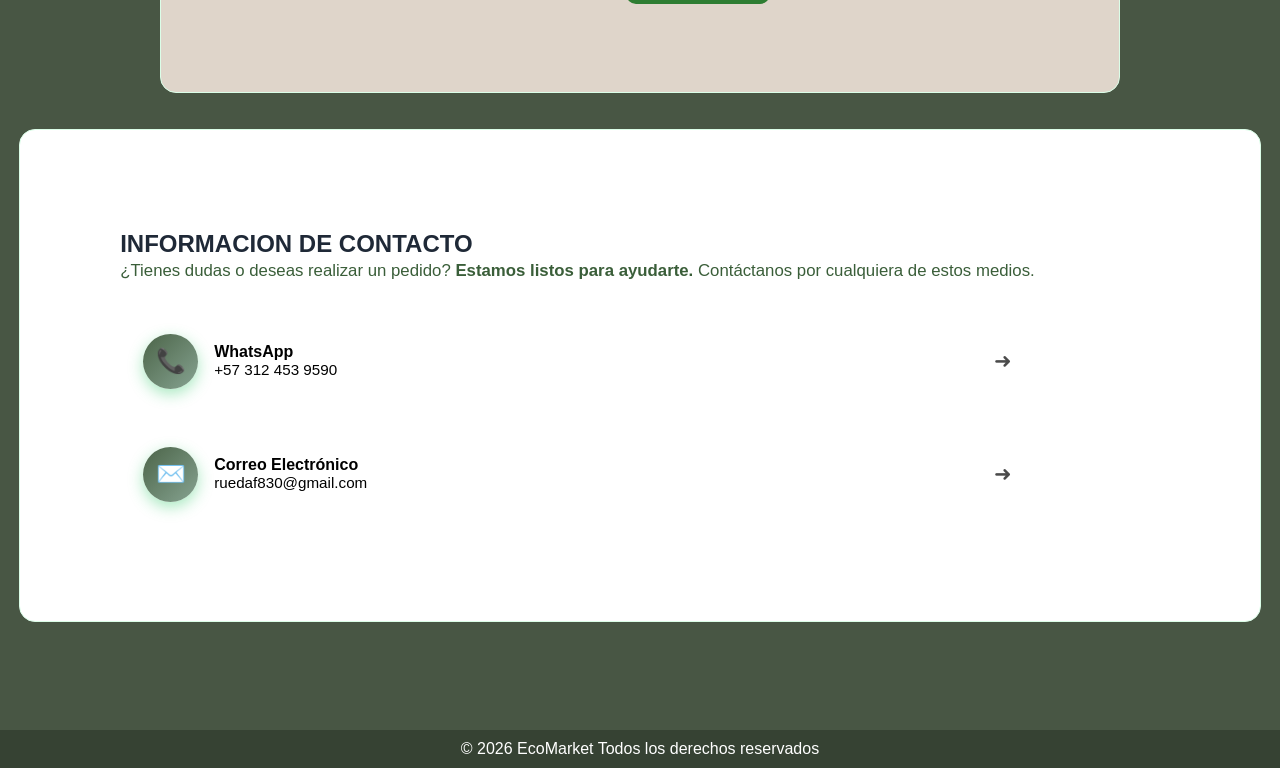
==== commit 9f7f6e7b: "feat: agregada pantalla de carga y ciertos productos" ====
--- a/index.html
+++ b/index.html
@@ -23,6 +23,9 @@
 </head>
 
 <body>
+    <div class="loader">
+        <div class="spinner"></div>
+    </div>
     <nav class="navbar">
         <a class="logo" href="index.html"><img src="img/icons/5f73264d-ac29-405f-b9c1-f260fcef1f6c.png"
                 class="img-variant" alt="">EcoMarket</a>
--- a/css/animations.css
+++ b/css/animations.css
@@ -0,0 +1,48 @@
+*{
+    margin: 0;
+    padding: 0;
+    box-sizing: border-box;
+}
+
+.loader{
+    position: fixed;
+    top: 0;
+    left: 0;
+    width: 100%;
+    height: 100vh;
+    background: rgba(0, 0, 0, 0.671);
+    display: flex;
+    justify-content: center;
+    align-items: center;
+    animation: ocultar 1.3s forwards;
+    z-index: 99;
+}
+
+.spinner{
+    width: 70px;
+    height: 70px;
+    border: 8px solid rgb(41, 41, 41);
+    border-top: 8px solid rgb(76, 156, 54);
+    border-radius: 50%;
+    animation: girar 1.3s linear infinite;
+}
+
+@keyframes girar {
+    from{
+        transform: rotate(0deg);
+    }
+
+    to{
+        transform: rotate(360deg);
+    }
+}
+
+@keyframes ocultar {
+    0%,80%{
+        opacity: 1;
+    }
+    100%{
+        opacity: 0;
+        visibility: hidden;
+    }
+}
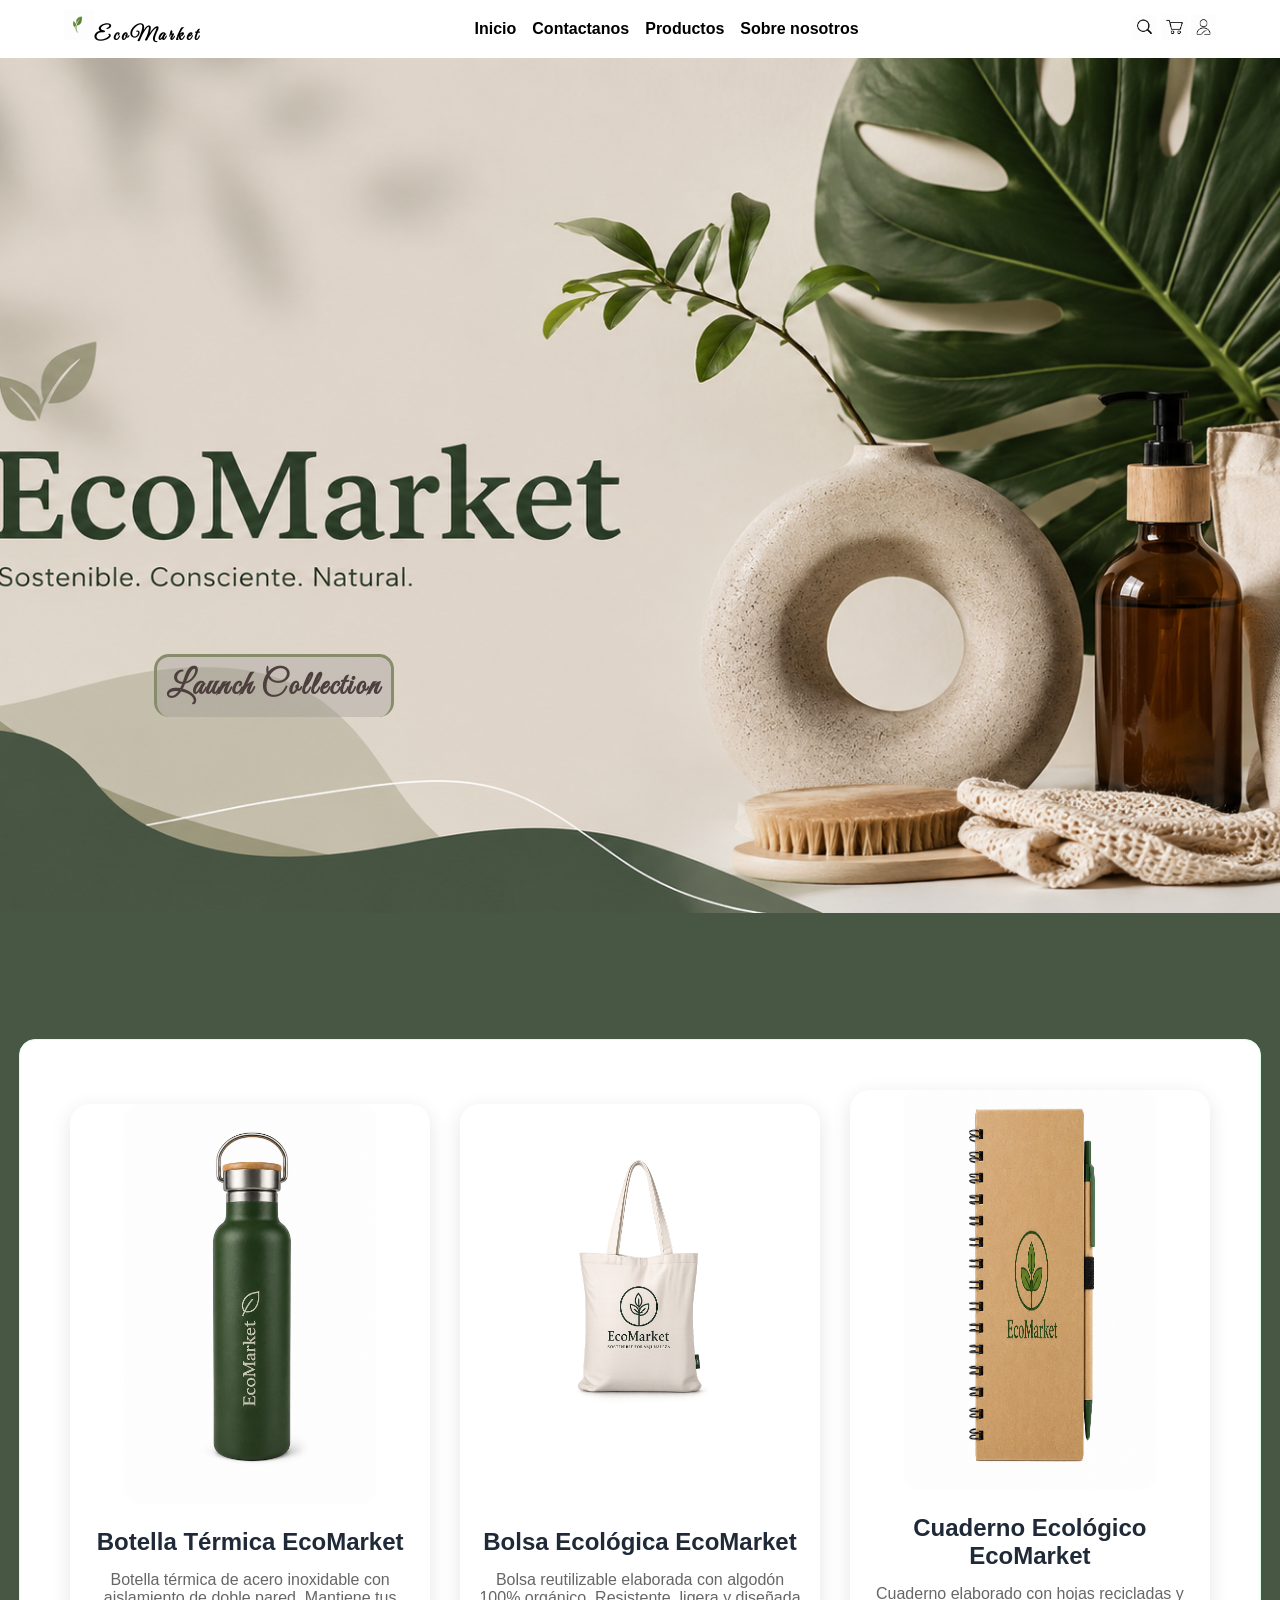
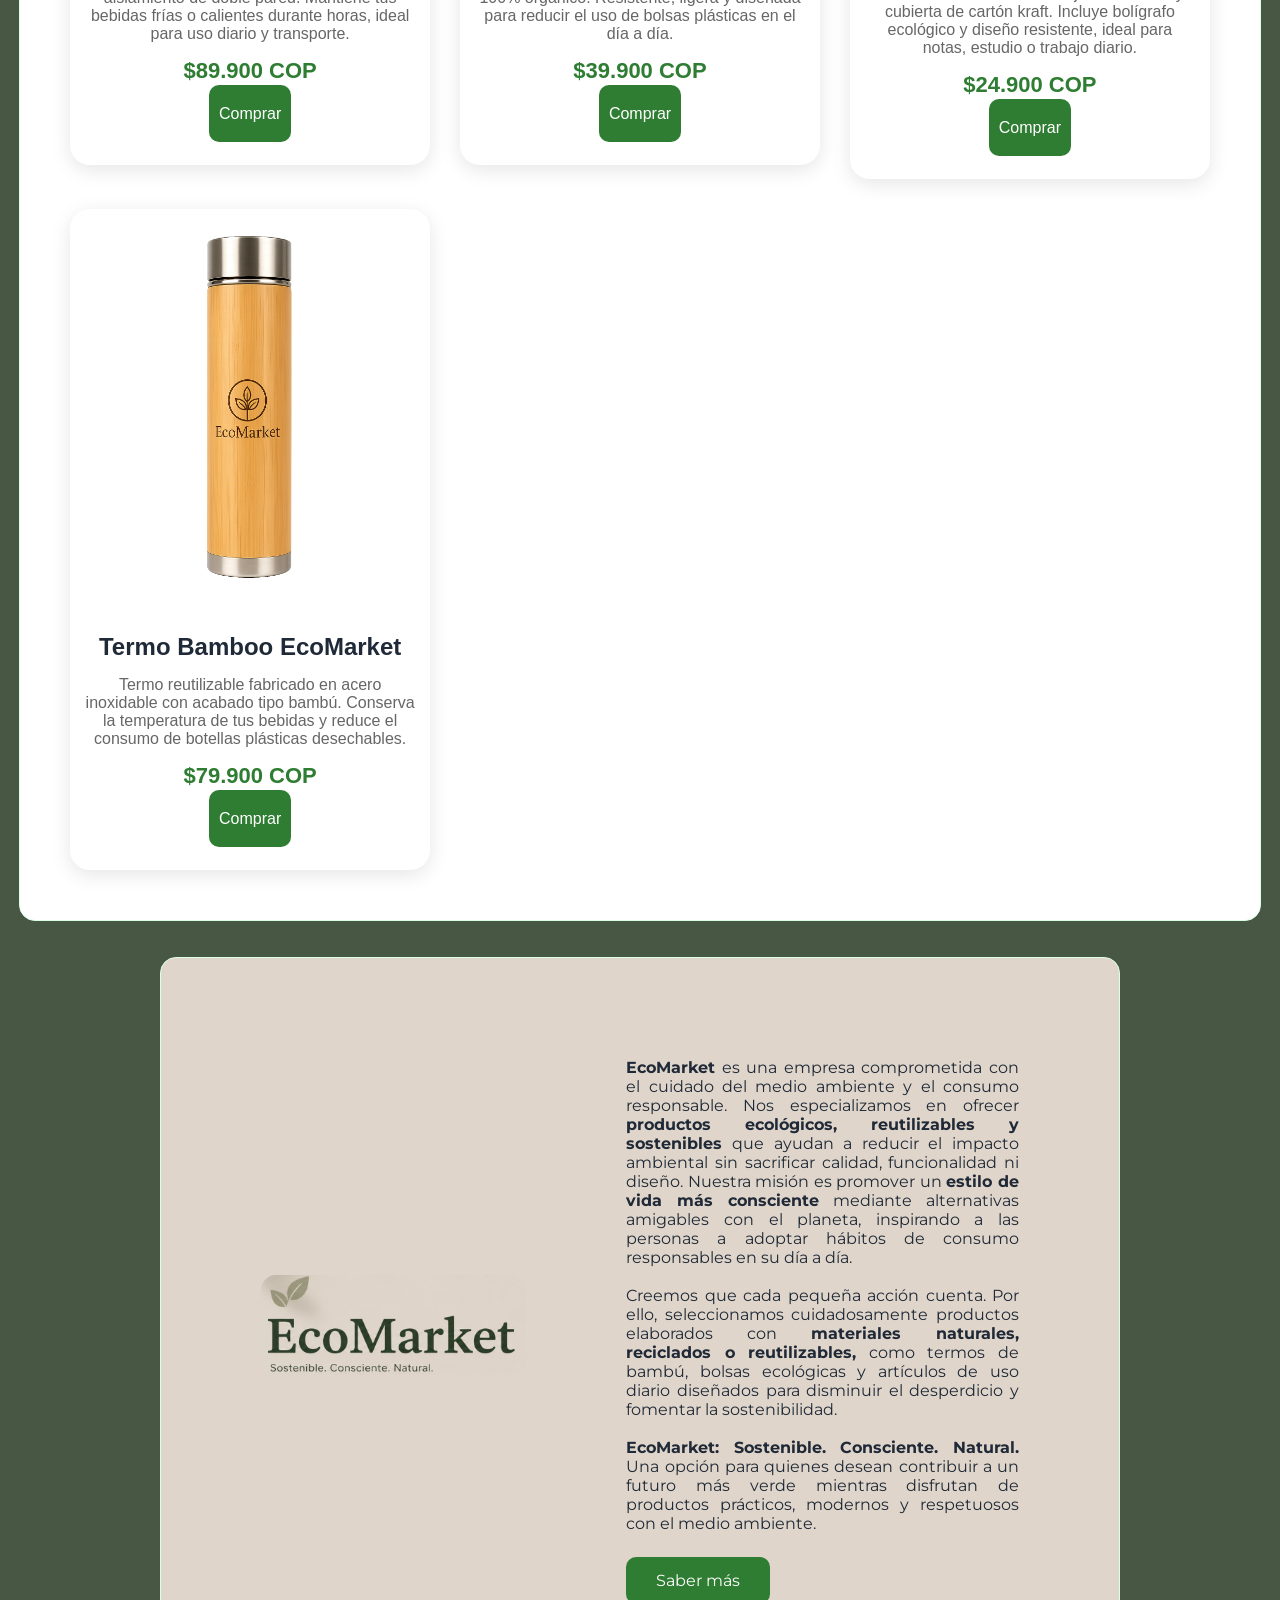
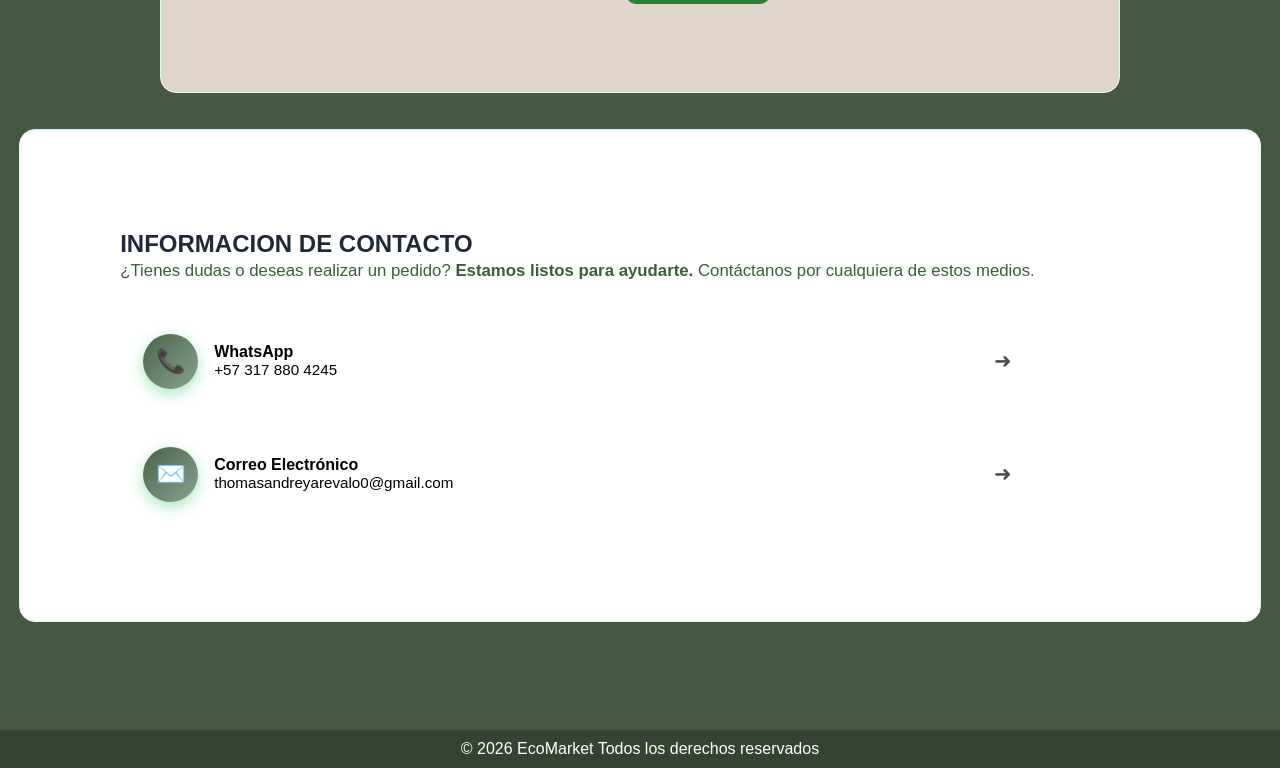
==== commit 56701e9f: "fix: animations" ====
--- a/index.html
+++ b/index.html
@@ -4,7 +4,9 @@
 <head>
     <meta charset="UTF-8">
     <meta name="viewport" content="width=device-width, initial-scale=1.0">
-    <title>Document</title>
+    <title>EcoMarket-Inicio</title>
+    <link rel="icon"
+        href="data:image/svg+xml,<svg xmlns=%22http://www.w3.org/2000/svg%22 viewBox=%220 0 100 100%22><text y=%22.9em%22 font-size=%2290%22>🌱</text></svg>">
     <link rel="stylesheet" href="css/main.css">
     <link rel="stylesheet" href="css/layout.css">
     <link rel="stylesheet" href="css/components.css">
@@ -14,7 +16,6 @@
     <link rel="preconnect" href="https://fonts.gstatic.com" crossorigin>
 
     <link href="https://fonts.googleapis.com/css2?family=Great+Vibes&display=swap" rel="stylesheet">
-    <title>Document</title>
     <link rel="preconnect" href="https://fonts.googleapis.com">
     <link rel="preconnect" href="https://fonts.gstatic.com" crossorigin>
     <link href="https://fonts.googleapis.com/css2?family=Montserrat:wght@300;400;500;600;700&display=swap"
@@ -27,9 +28,9 @@
         <div class="spinner"></div>
     </div>
     <nav class="navbar">
-        <a class="logo" href="index.html"><img src="img/icons/5f73264d-ac29-405f-b9c1-f260fcef1f6c.png"
+        <a class="logo fade-in" href="index.html"><img src="img/icons/5f73264d-ac29-405f-b9c1-f260fcef1f6c.png"
                 class="img-variant" alt="">EcoMarket</a>
-        <div class="nav-links">
+        <div class="nav-links fade-in">
             <a href="index.html">Inicio</a>
             <a href="view/contacto.html">Contactanos</a>
             <a href="view/productos.html">Productos</a>
@@ -37,7 +38,7 @@
 
         </div>
 
-        <div class="navuti">
+        <div class="navuti float">
             <a href="#prueba"><img src="img/icons/dfe90901-9c64-4e82-b8dc-46d0e0985f92.png" class="img" alt=""></a>
             <a href="#prueba2"><img src="img/icons/ce010b05-8bad-480f-b607-1b9903c16510.png" class="img" alt=""></a>
             <a href="#prueba2"><img src="img/icons/b0927cc8-afe9-4941-a56f-2556ae8efa56 (1).png" class="img" alt=""></a>
@@ -46,7 +47,7 @@
 
 
     <header class="hero">
-        <div class="hero-content">
+        <div class="hero-content slide-up">
 
             <p>Launch Collection</p>
         </div>
@@ -54,7 +55,7 @@
     <main><br>
         <section class="productos">
 
-            <div class="card">
+            <div class="card zoom-in">
 
                 <img src="img/products/6141b3d1-0f63-4290-b83f-b88b7bf3dc45.png" alt="">
 
@@ -67,7 +68,7 @@
 
                 <span>$89.900 COP</span>
 
-                <a href="#" class="boton">
+                <a href="#" class="boton pulse">
                     ㅤComprarㅤ
                 </a>
 
@@ -80,7 +81,7 @@
                     el uso de bolsas plásticas en el día a día.
                 </p>
                 <span>$39.900 COP</span>
-                <a href="#" class="boton">
+                <a href="#" class="boton pulse">
                     ㅤComprarㅤ
                 </a>
             </div>
@@ -93,7 +94,7 @@
                     diseño resistente, ideal para notas, estudio o trabajo diario.
                 </p>
                 <span>$24.900 COP</span>
-                <a href="#" class="boton">
+                <a href="#" class="boton pulse">
                     ㅤComprarㅤ
                 </a>
             </div>
@@ -106,7 +107,7 @@
                     tus bebidas y reduce el consumo de botellas plásticas desechables.
                 </p>
                 <span>$79.900 COP</span>
-                <a href="#" class="boton">
+                <a href="#" class="boton pulse">
                     ㅤComprarㅤ
                 </a>
             </div>
@@ -115,11 +116,14 @@
         <section class="productos-variant">
 
             <img src="img/icons/6e44fd55-9212-4929-b72b-606634c75c5f.jpeg" alt="">
-            <font><strong>EcoMarket</strong> es una empresa comprometida con el cuidado del medio ambiente y el consumo responsable. Nos
+            <font><strong>EcoMarket</strong> es una empresa comprometida con el cuidado del medio ambiente y el consumo
+                responsable. Nos
                 especializamos en ofrecer <strong>productos ecológicos,
-                    reutilizables y sostenibles</strong> que ayudan a reducir el impacto ambiental sin sacrificar calidad,
+                    reutilizables y sostenibles</strong> que ayudan a reducir el impacto ambiental sin sacrificar
+                calidad,
                 funcionalidad ni diseño. Nuestra misión es promover un <strong>estilo
-                    de vida más consciente</strong> mediante alternativas amigables con el planeta, inspirando a las personas a
+                    de vida más consciente</strong> mediante alternativas amigables con el planeta, inspirando a las
+                personas a
                 adoptar hábitos de consumo responsables en su día a día. <br><br>
 
                 Creemos que cada pequeña acción cuenta. Por ello, seleccionamos cuidadosamente productos elaborados con
@@ -127,11 +131,14 @@
                 como termos de bambú, bolsas ecológicas y artículos de uso diario diseñados para disminuir el
                 desperdicio y fomentar la sostenibilidad. <br><br>
 
-                <strong>EcoMarket: Sostenible. Consciente. Natural.</strong> Una opción para quienes desean contribuir a un futuro más
+                <strong>EcoMarket: Sostenible. Consciente. Natural.</strong> Una opción para quienes desean contribuir a
+                un futuro más
                 verde mientras disfrutan de productos prácticos,
-                modernos y respetuosos con el medio ambiente.  <br><br><br> <a href="view/sobre-nosotros.html" class="boton">
-                    ㅤSaber másㅤ </a></font>    
-                
+                modernos y respetuosos con el medio ambiente. <br><br><br> <a href="view/sobre-nosotros.html"
+                    class="boton">
+                    ㅤSaber másㅤ </a>
+            </font>
+
         </section>
         <br><br>
 
@@ -139,35 +146,34 @@
             <div class="contacto-contenedor">
                 <h2>INFORMACION DE CONTACTO</h2>
                 <p class="contacto-descripcion">
-                    ¿Tienes dudas o deseas realizar un pedido? 
-                    <strong>Estamos listos para ayudarte.</strong> 
+                    ¿Tienes dudas o deseas realizar un pedido?
+                    <strong>Estamos listos para ayudarte.</strong>
                     Contáctanos por cualquiera de estos medios.
                 </p>
-                
+
                 <div class="contacto-opciones">
-                
-                    <a href="https://wa.me/573124539590" target="_blank" class="contacto-item">
+
+                        <a href="https://wa.me/573178804245" target="_blank" class="contacto-item fade-in">
                         <div class="contacto-info">
                             <span class="icon">📞</span>
                             <div>
                                 <h4>WhatsApp</h4>
-                                <span class="texto">+57 312 453 9590</span>
+                                <span class="texto">+57 317 880 4245</span>
                             </div>
                         </div>
                         <span class="flecha">➜</span>
                     </a>
-                
-                    <a href="mailto:ruedaf830@gmail.com" class="contacto-item">
+                        <a href="mailto:thomasandreyarevalo0@gmail.com" class="contacto-item fade-in">
                         <div class="contacto-info">
                             <span class="icon">✉️</span>
                             <div>
                                 <h4>Correo Electrónico</h4>
-                                <span class="texto">ruedaf830@gmail.com</span>
+                                <span class="texto">thomasandreyarevalo0@gmail.com</span>
                             </div>
                         </div>
                         <span class="flecha">➜</span>
                     </a>
-                
+
                 </div>
         </section>
         <br><br><br><br><br><br>
--- a/css/layout.css
+++ b/css/layout.css
@@ -55,6 +55,7 @@
     height: 30px;
 
 }
+
 
 .hero {
     position: relative;
@@ -214,4 +215,16 @@
 .contacto-item:hover .flecha{
     transform: translateX(6px);
     opacity: 1;
-}+}
+
+.limit{
+    
+    width: 40%;
+    display: flex;
+    flex-direction: column;
+    gap: 20px;
+    margin: 1% 5%;
+    float: left;
+    box-sizing: border-box;
+
+}
--- a/css/components.css
+++ b/css/components.css
@@ -70,6 +70,12 @@
     border:1px solid #ccc;
     border-radius:10px;
     outline:none;
+}
+
+.error{
+    color:#b91c1c;
+    font-size:0.9rem;
+    min-height:1.2rem;
 }
 
 .formulario textarea{
@@ -263,8 +269,16 @@
 }
 
 .product-img{
-    font-size:4rem;
-    margin-bottom:.8rem;
+    height:180px;
+    display:flex;
+    justify-content:center;
+    align-items:center;
+    overflow:hidden;
+}
+.product-img img{
+    width:50%;
+    object-fit:contain;
+    
 }
 
 .product-card h3{
@@ -313,8 +327,7 @@
 
 .filters-system:has(input[value="Bolsos"]:checked) ~ .catalog-grid .product-card:not([data-category="Bolsos"]),
 .filters-system:has(input[value="Botellas"]:checked) ~ .catalog-grid .product-card:not([data-category="Botellas"]),
-.filters-system:has(input[value="Kits"]:checked) ~ .catalog-grid .product-card:not([data-category="Kits"]),
-.filters-system:has(input[value="Varios"]:checked) ~ .catalog-grid .product-card:not([data-category="Varios"]){
+.filters-system:has(input[value="Kits"]:checked) ~ .catalog-grid .product-card:not([data-category="Kits"]){
     display:none;   
 }
 
@@ -323,7 +336,4 @@
 }
 
 
-img{
-    width: 100%;
-    
-}+
--- a/css/animations.css
+++ b/css/animations.css
@@ -1,3 +1,4 @@
+
 *{
     margin: 0;
     padding: 0;
@@ -28,21 +29,31 @@
 }
 
 @keyframes girar {
-    from{
-        transform: rotate(0deg);
-    }
-
-    to{
-        transform: rotate(360deg);
-    }
+    from{ transform: rotate(0deg); }
+    to{ transform: rotate(360deg); }
 }
 
 @keyframes ocultar {
-    0%,80%{
-        opacity: 1;
-    }
-    100%{
-        opacity: 0;
-        visibility: hidden;
-    }
-}+    0%,80%{ opacity: 1; }
+    100%{ opacity: 0; visibility: hidden; }
+}
+
+/* --- Utilities de animación reutilizables --- */
+.fade-in{ opacity: 0; animation: fadeIn 0.6s ease forwards; }
+@keyframes fadeIn{ from{opacity:0; transform: translateY(8px);} to{opacity:1; transform: translateY(0);} }
+
+.slide-up{ opacity: 0; animation: slideUp 0.7s ease forwards; }
+@keyframes slideUp{ from{opacity:0; transform: translateY(20px);} to{opacity:1; transform: translateY(0);} }
+
+.zoom-in{ opacity: 0; transform: scale(.98); animation: zoomIn 0.6s cubic-bezier(.2,.8,.2,1) forwards; }
+@keyframes zoomIn{ from{opacity:0; transform: scale(.98);} to{opacity:1; transform: scale(1);} }
+
+.pulse{ transition: transform .15s ease; }
+.pulse:hover{ transform: scale(1.04); }
+
+.float{ animation: float 3.5s ease-in-out infinite; }
+@keyframes float{ 0%{transform: translateY(0);}50%{transform: translateY(-6px);}100%{transform: translateY(0);} }
+
+
+.product-card, .card{ opacity:0; animation: fadeIn .55s ease forwards; }
+.boton{ transition: transform .12s ease; }
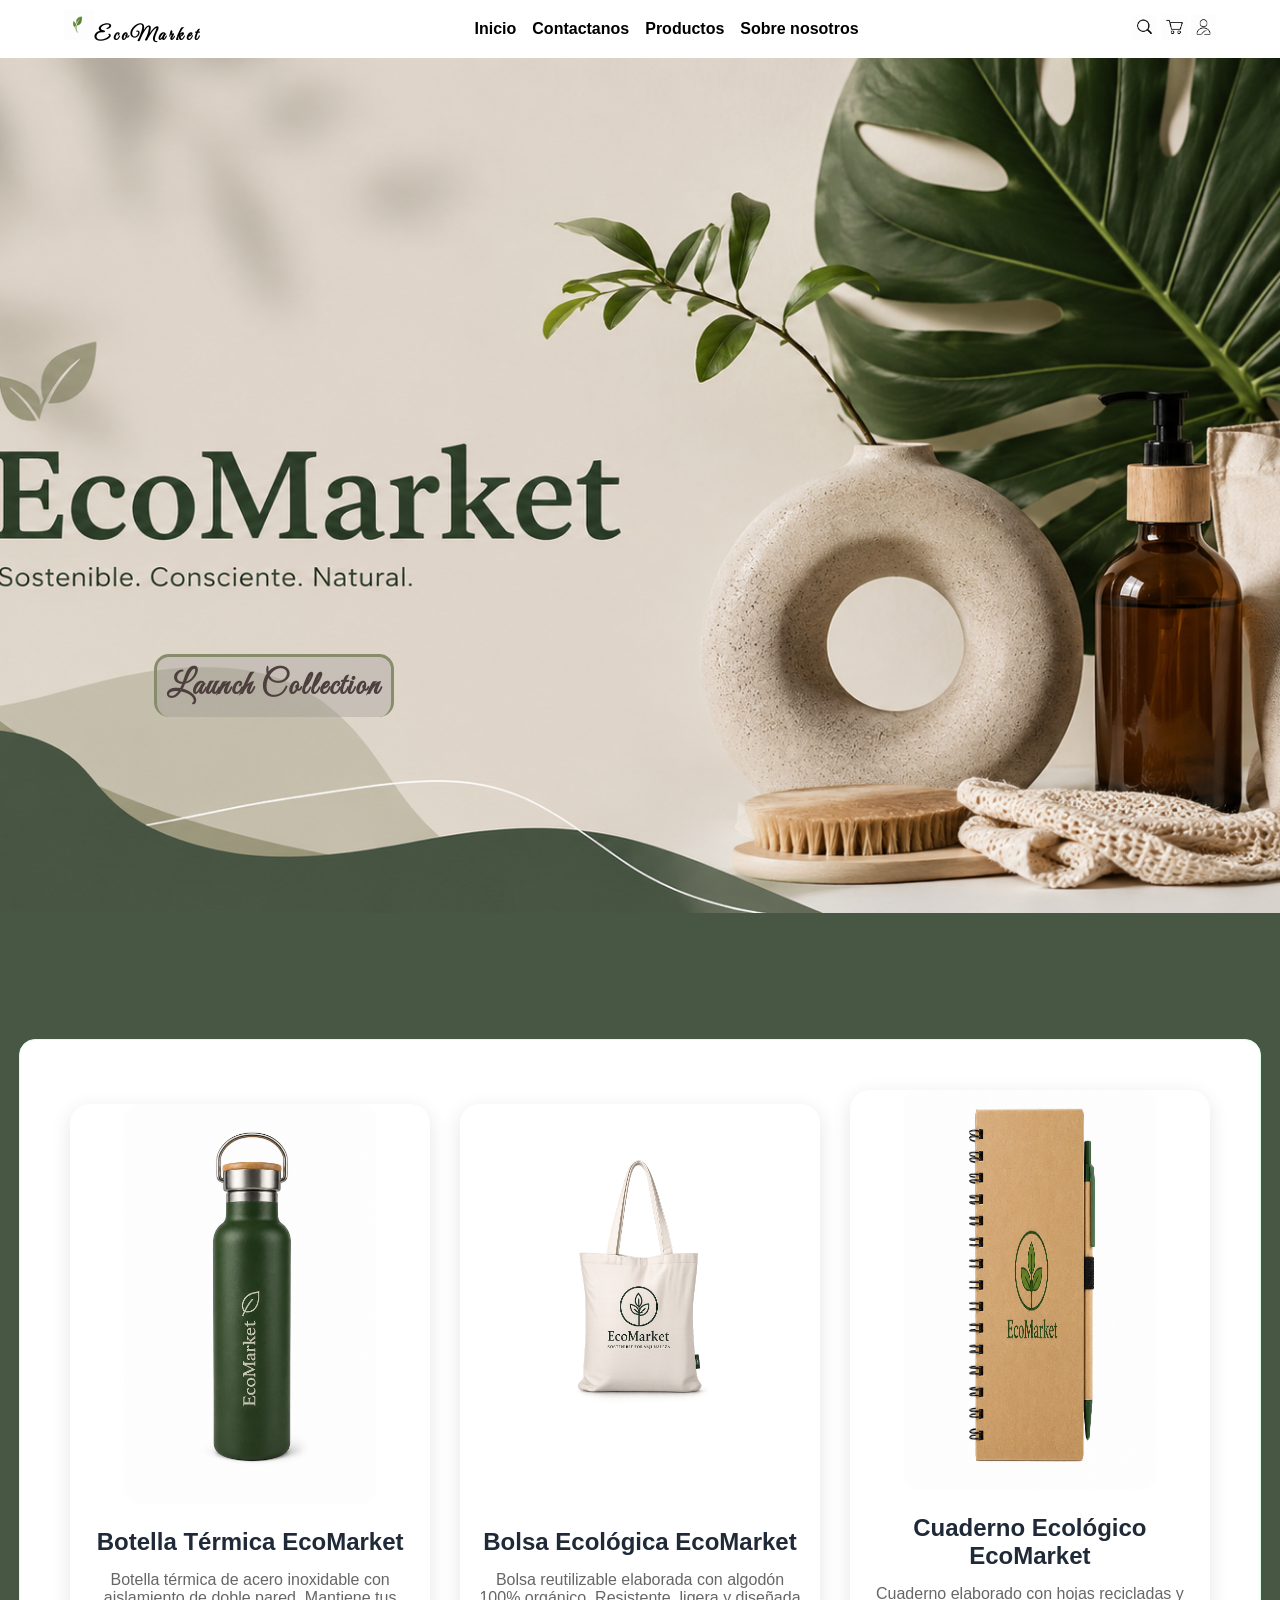
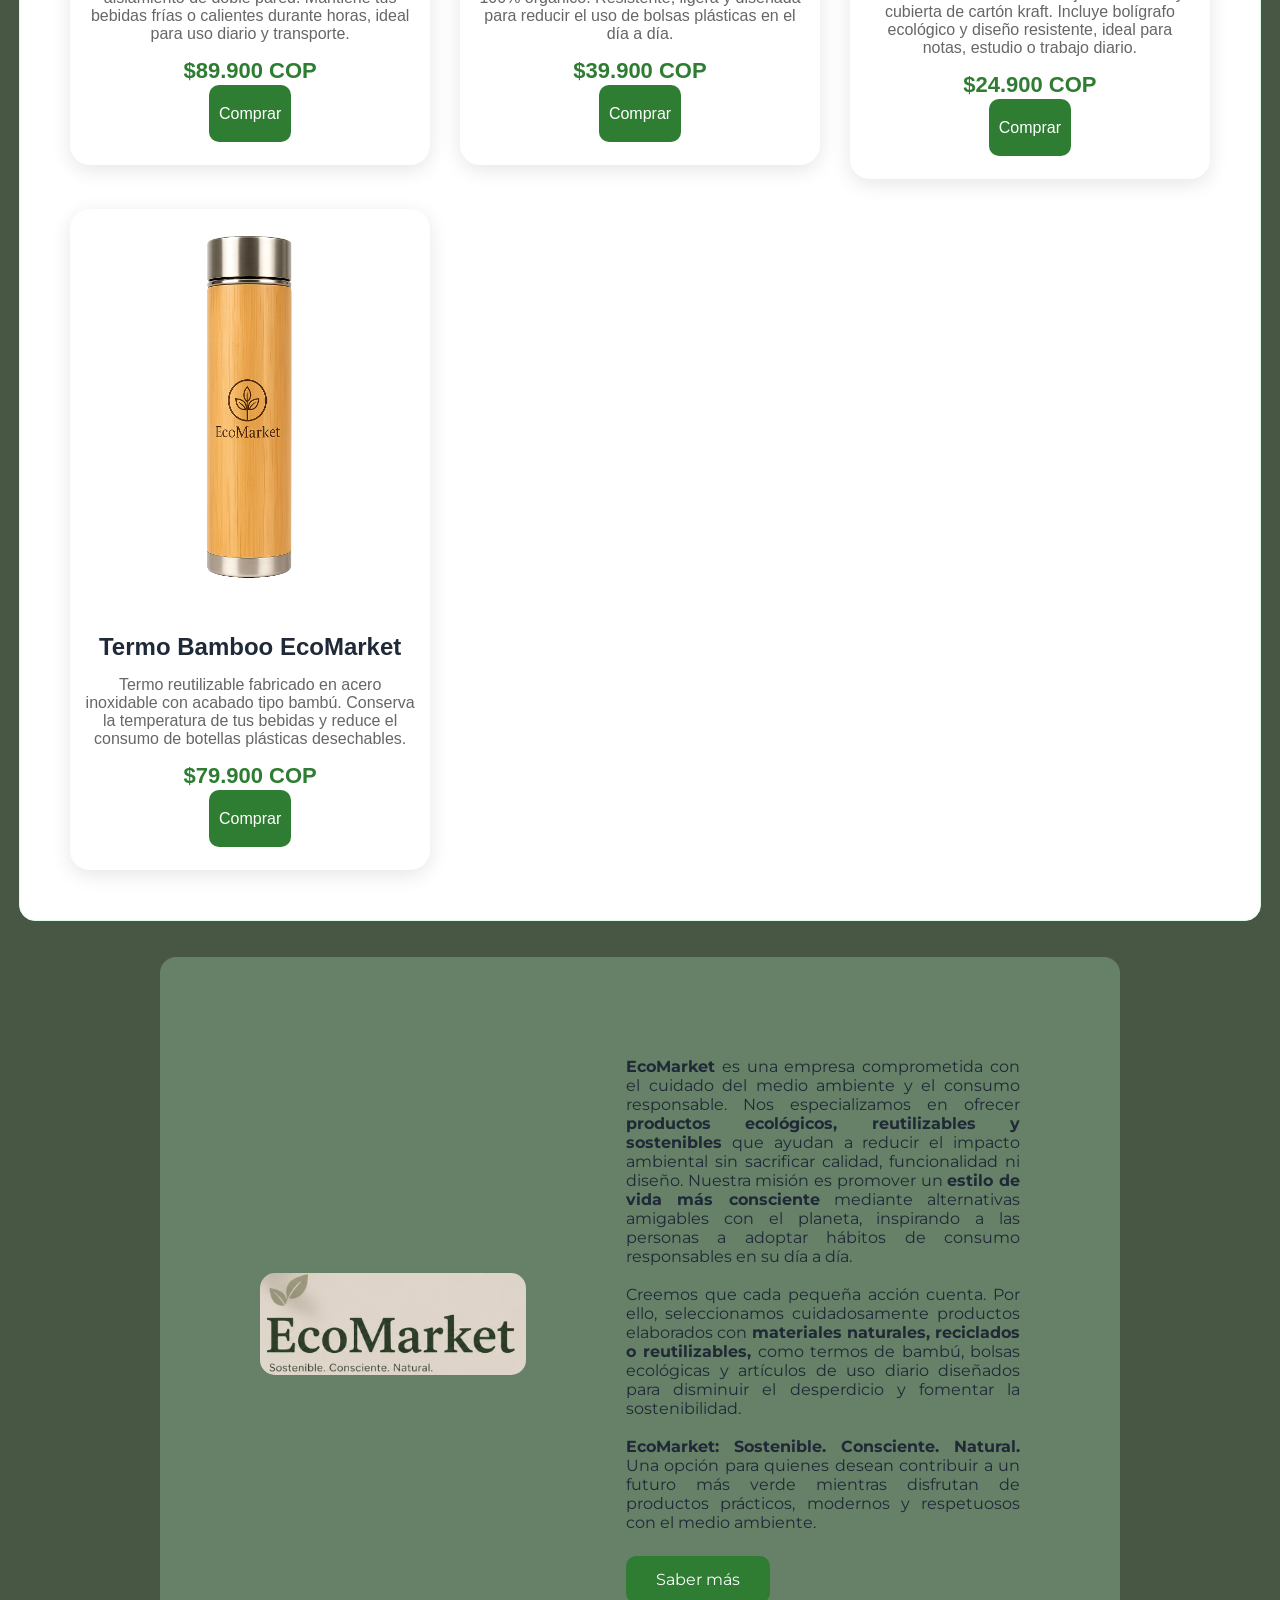
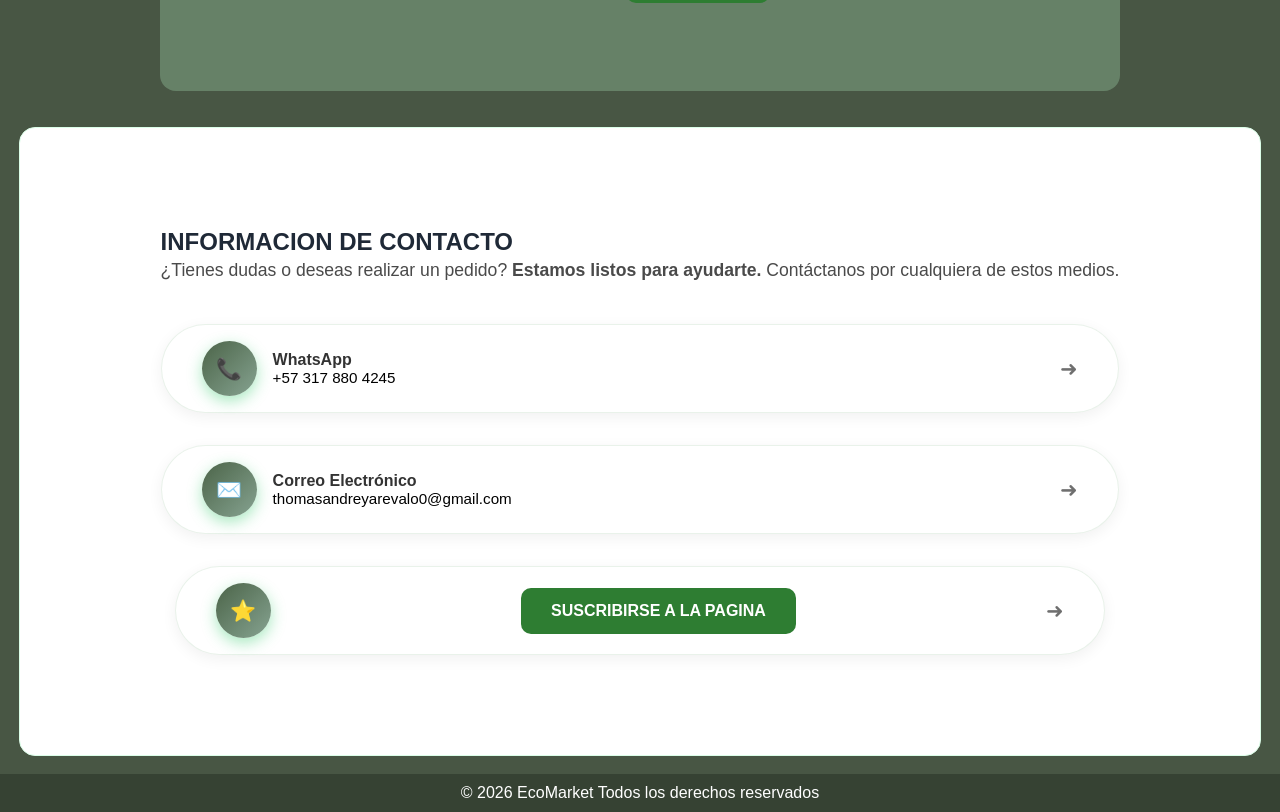
==== commit 63bc4cea: "feat: boton de suscripción" ====
--- a/index.html
+++ b/index.html
@@ -153,7 +153,7 @@
 
                 <div class="contacto-opciones">
 
-                        <a href="https://wa.me/573178804245" target="_blank" class="contacto-item fade-in">
+                    <a href="https://wa.me/573178804245" target="_blank" class="contacto-item fade-in">
                         <div class="contacto-info">
                             <span class="icon">📞</span>
                             <div>
@@ -163,7 +163,7 @@
                         </div>
                         <span class="flecha">➜</span>
                     </a>
-                        <a href="mailto:thomasandreyarevalo0@gmail.com" class="contacto-item fade-in">
+                    <a href="mailto:thomasandreyarevalo0@gmail.com" class="contacto-item fade-in">
                         <div class="contacto-info">
                             <span class="icon">✉️</span>
                             <div>
@@ -174,9 +174,46 @@
                         <span class="flecha">➜</span>
                     </a>
 
+                    <section class="contacto-item">
+                        <span class="icon">⭐</span>
+                        <div class="contacto-info"><a href="#modal-newsletter" class="boton">
+                                <h4>SUSCRIBIRSE A LA PAGINA</h4>
+                            </a>
+                        </div>
+
+                        <span class="flecha">➜</span>
+                    </section>
+
+                    <div id="modal-newsletter" class="modal">
+                        <div class="contacto-hover">
+                            <a href="#"><strong>X</strong></a>
+                            <h1>SUSCRIBETE</h1>
+                            <p class="contacto-descripcion">Llena el formulario, te uniras pronto a la comunidad y
+                                conseguiras beneficios.</p>
+                            <form class="formulario slide-up" id="contactForm" method="post">
+                                <label for="name">Nombrede cuenta</label>
+                                <input type="text" id="name" name="name" placeholder="Nombre de usuario" required
+                                    pattern="^[A-Za-zÀ-ÿ\s]+$" title="Solo letras y espacios">
+
+                                <label for="email">Correo Asociado</label>
+                                <input type="email" id="email" name="email" placeholder="EcoMarket@ejemplo.com"
+                                    required>
+
+
+                                <label for="password">Nombrede cuenta</label>
+                                <input type="password" id="password" name="password" placeholder="Contraseña" required
+                                    minlength="5" pattern="[A-Za-z0-9 ]+" title="Solo letras, números y espacios">
+
+                                <button type="submit" class="boton pulse">Listo, suscrito</button>
+                            </form>
+                        </div>
+                    </div>
+
+
+
+
                 </div>
-        </section>
-        <br><br><br><br><br><br>
+        </section><br>
 
         <footer>
             © 2026 EcoMarket Todos los derechos reservados
--- a/css/layout.css
+++ b/css/layout.css
@@ -181,6 +181,7 @@
     display: flex;
     align-items: center;
     gap: 16px;
+    text-decoration: none;
 }
 
 .icon{
@@ -228,3 +229,45 @@
     box-sizing: border-box;
 
 }
+
+@media (max-width:768px){
+
+    .navbar{
+        flex-direction:column;
+        gap:10px;
+        padding:10px;
+    }
+
+    .nav-links{
+        display:flex;
+        flex-wrap:wrap;
+        justify-content:center;
+        gap:10px;
+    }
+
+    .logo,
+    .icons{
+        width:auto;
+    }
+
+    .hero-content{
+        margin: 20px;
+        text-align: center;
+    }
+
+    section{
+        flex-direction:column;
+        padding:20px;
+        width:auto;
+    }
+
+    footer{
+        font-size:0.9rem;
+    }
+
+     .limit{
+        width:100%;
+        margin: 20px 0;
+        float:none;
+    }
+}
--- a/css/components.css
+++ b/css/components.css
@@ -1,124 +1,132 @@
-.overlay{
-    width:100%;
-    height:100%;
-    background:rgba(0,0,0,0.5);
-
-    display:flex;
-    flex-direction:column;
-    justify-content:center;
-    align-items:center;
-
-    text-align:center;
-    color:white;
-}
-
-.overlay h1{
-    font-size:70px;
-    margin-bottom:20px;
-}
-
-.overlay p{
-    font-size:22px;
-    margin-bottom:25px;
-}
-
-.boton{
-    padding:14px 30px;
-    background:#2e7d32;
-    color:white;
-    text-decoration:none;
-    border-radius:10px;
-
-}
-
-.boton:hover{
-    background:#1b5e20;
-    transform:scale(1.05);
-}
-.contacto{
-    min-height:100vh;
-    display:flex;
-    justify-content:center;
-    align-items:center;
-    padding:50px;
-}
-
-.contacto-hover{
-    width:100%;
-    max-width:600px;
-    background:white;
-    padding:40px;
-    border-radius:20px;
-    box-shadow:0 5px 20px rgba(0,0,0,0.1);
-}
-
-.contacto-hover h1{
-    margin-bottom:15px;
-    color:#1e3f29;
-}
-
-.formulario{
-    display:flex;
-    flex-direction:column;
-    gap:20px;
-    margin-top:25px;
+.overlay {
+    width: 100%;
+    height: 100%;
+    background: rgba(0, 0, 0, 0.5);
+
+    display: flex;
+    flex-direction: column;
+    justify-content: center;
+    align-items: center;
+
+    text-align: center;
+    color: white;
+}
+
+.overlay h1 {
+    font-size: 70px;
+    margin-bottom: 20px;
+}
+
+.overlay p {
+    font-size: 22px;
+    margin-bottom: 25px;
+}
+
+.boton {
+    padding: 14px 30px;
+    background: #2e7d32;
+    color: white;
+    text-decoration: none;
+    border-radius: 10px;
+
+}
+
+.boton:hover {
+    background: #1b5e20;
+    transform: scale(1.05);
+}
+
+
+.contacto-hover {
+    width: 100%;
+    max-width: 600px;
+    background: white;
+    padding: 40px;
+    border-radius: 20px;
+    box-shadow: 0 5px 20px rgba(0, 0, 0, 0.1);
+}
+
+.contacto-hover a {
+    display: flex;
+    justify-content: end;
+}
+
+.contacto-hover h1 {
+    margin-bottom: 15px;
+    color: #1e3f29;
+}
+
+.formulario {
+    display: flex;
+    flex-direction: column;
+    gap: 20px;
+    margin-top: 25px;
 }
 
 .formulario input,
-.formulario textarea{
-    padding:15px;
-    border:1px solid #ccc;
-    border-radius:10px;
-    outline:none;
-}
-
-.error{
-    color:#b91c1c;
-    font-size:0.9rem;
-    min-height:1.2rem;
-}
-
-.formulario textarea{
-    resize:none;
-    height:150px;
-}
-.productos{
-    display:grid;
-    grid-template-columns:repeat(auto-fit,minmax(280px,1fr));
-    gap:30px;
-    padding:50px;
-}
-
-.productos-variant{
-    background-color: #DFD5CA;
-    gap:100px;
+.formulario textarea {
+    padding: 15px;
+    border: 1px solid #ccc;
+    border-radius: 10px;
+    outline: none;
+}
+
+.formulario input:invalid,
+.formulario textarea:invalid {
+    border-color: #d32f2f !important;
+    background-color: #ffebee !important;
+}
+
+.error {
+    color: #b91c1c;
+    font-size: 0.9rem;
+    min-height: 1.2rem;
+}
+
+.formulario textarea {
+    resize: none;
+    height: 150px;
+}
+
+.productos {
+    display: grid;
+    grid-template-columns: repeat(auto-fit, minmax(280px, 1fr));
+    gap: 30px;
+    padding: 50px;
+}
+
+.productos-variant {
+    background-color: #7fa3848e;
+    border: #000000;
+    gap: 100px;
     width: 75%;
-    
-}
-
-.card{
-    background:white;
-    border-radius:20px;
-    overflow:hidden;
-    box-shadow:0 5px 20px rgba(0,0,0,0.1);
-    transition:0.3s;
-    text-align:center;
-    padding-bottom:40px;
-}
-
-.card:hover{
-    transform:translateY(-10px);
-}
-
-.card img{
-    width:70%;
-    height:400px;
-}
-
-.card h2{
-    margin-top:20px;
-    font-size:24px;
-}
+
+}
+
+.card {
+    background: white;
+    border-radius: 20px;
+    overflow: hidden;
+    box-shadow: 0 5px 20px rgba(0, 0, 0, 0.1);
+    transition: 0.3s;
+    text-align: center;
+    padding-bottom: 40px;
+}
+
+.card:hover {
+    transform: translateY(-10px);
+}
+
+.card img {
+    width: 70%;
+    height: 400px;
+}
+
+.card h2 {
+    margin-top: 20px;
+    font-size: 24px;
+}
+
 .card a {
 
     background-color: #2e7d32;
@@ -127,213 +135,415 @@
     border-radius: 10px;
 }
 
-.card p{
-    margin:15px;
-    color:#666;
-}
-
-.card span{
-    display:block;
-    color:#2e7d32;
-    font-size:22px;
-    font-weight:bold;
-    margin-bottom:20px;
-}
-
-
-
-
-.catalog-wrapper{
-    max-width:1400px;
-    margin:0 auto;
-}
-
-.header{
-    text-align:center;
-    margin-bottom:2.5rem;
-}
-
-.header h1{
-    font-size:2.5rem;
-    font-weight:700;
-    background:linear-gradient(135deg,rgb(72, 86, 68),rgb(54, 66, 51));
-    background-clip:text;
-    -webkit-background-clip:text;
-    color:transparent;
-    letter-spacing:-0.3px;
-}
-
-.header p{
-    color:#4a5b6e;
-    margin-top:.5rem;
-    font-weight:500;
-    font-size:1.05rem;
-}
-
-.filters-system{
-    background:rgba(255,255,255,.85);
-    backdrop-filter:blur(8px);
-    border-radius:2rem;
-    padding:1.2rem 1.8rem;
-    margin-bottom:1.8rem;
-    box-shadow:0 8px 20px rgba(0,0,0,.05);
-    border:1px solid rgba(255,255,255,.6);
-}
-
-.filters-header{
-    display:flex;
-    align-items:center;
-    gap:1rem;
-    flex-wrap:wrap;
-    margin-bottom:1rem;
-}
-
-.filter-label{
-    font-weight:600;
-    color:#1e2a3e;
-    background:#e9edf2;
-    padding:.3rem 1rem;
-    border-radius:40px;
-    font-size:.85rem;
-}
-
-.categories-container{
-    display:flex;
-    flex-wrap:wrap;
-    gap:.7rem;
-}
-
-.filter-radio input{
-    display:none;
-}
-
-.filter-chip{
-    display:inline-block;
-    background:white;
-    border:1px solid #cfdfed;
-    padding:.5rem 1.3rem;
-    border-radius:40px;
-    font-size:.9rem;
-    font-weight:500;
-    color:#2c3e66;
-    cursor:pointer;
-    transition:.2s;
-    box-shadow:0 1px 2px rgba(0,0,0,.02);
-}
-
-.filter-radio input:checked + .filter-chip{
-    background:#2c3e66;
-    color:white;
-    border-color:#2c3e66;
-    box-shadow:0 4px 10px rgba(44,62,102,.25);
-}
-
-.filter-chip:hover{
-    background:#e6edf4;
-    transform:translateY(-1px);
-}
-
-.results-info{
-    margin:1rem 0 1.5rem;
-    text-align:center;
-    font-size:.9rem;
-    color:#000000;
-    font-weight:500;
-    border-bottom:1px dashed #cbdbe2;
-    padding-bottom:.75rem;
-    display:inline-block;
+.card p {
+    margin: 15px;
+    color: #666;
+}
+
+.card span {
+    display: block;
+    color: #2e7d32;
+    font-size: 22px;
     font-weight: bold;
-}
-
-.catalog-grid{
-    display:grid;
-    grid-template-columns:repeat(auto-fill,minmax(280px,1fr));
-    gap:1.8rem;
-}
-
-.product-card{
-    background:white;
-    border-radius:1.5rem;
-    padding:1.3rem;
-    transition:.25s;
-    box-shadow:0 4px 12px rgba(0,0,0,.05);
-    border:1px solid rgba(0,0,0,.05);
-    text-align:center;
-    display:block;
-}
-
-.product-card:hover{
-    transform:translateY(-5px);
-    box-shadow:0 20px 25px -12px rgba(0,0,0,.15);
-    border-color:#dce5f0;
-}
-
-.product-img{
-    height:180px;
-    display:flex;
-    justify-content:center;
-    align-items:center;
-    overflow:hidden;
-}
-.product-img img{
-    width:50%;
-    object-fit:contain;
-    
-}
-
-.product-card h3{
-    font-size:1.25rem;
-    font-weight:600;
-    color:#1a2634;
-    margin:.5rem 0;
-}
-
-.category-badge{
-    display:inline-block;
-    background:#eef2ff;
-    padding:.2rem .8rem;
-    border-radius:20px;
-    font-size:.7rem;
-    font-weight:600;
-    color:#2c3e66;
-    margin:.5rem 0;
-    text-transform:uppercase;
-    letter-spacing:.3px;
-}
-
-.price{
-    font-size:1.5rem;
-    font-weight:700;
-    color:#1f2a44;
-    margin:.6rem 0;
-}
-
-.btn-detail{
-    background:#f0f3f8;
-    border:none;
-    padding:.6rem 1.2rem;
-    border-radius:2rem;
-    font-weight:500;
-    color:#2c3e66;
-    cursor:pointer;
-    transition:.2s;
-    margin-top:.3rem;
-}
-
-.btn-detail:hover{
-    background:#2c3e66;
-    color:white;
-}
-
-.filters-system:has(input[value="Bolsos"]:checked) ~ .catalog-grid .product-card:not([data-category="Bolsos"]),
-.filters-system:has(input[value="Botellas"]:checked) ~ .catalog-grid .product-card:not([data-category="Botellas"]),
-.filters-system:has(input[value="Kits"]:checked) ~ .catalog-grid .product-card:not([data-category="Kits"]){
-    display:none;   
-}
-
-.filters-system:has(input[value="all"]:checked) ~ .catalog-grid .product-card{
-    display:block;
-}
-
-
-
+    margin-bottom: 20px;
+}
+
+
+
+
+.catalog-wrapper {
+    max-width: 1400px;
+    margin: 0 auto;
+}
+
+.header {
+    text-align: center;
+    margin-bottom: 2.5rem;
+}
+
+.header h1 {
+    font-size: 2.5rem;
+    font-weight: 700;
+    background: linear-gradient(135deg, rgb(72, 86, 68), rgb(54, 66, 51));
+    background-clip: text;
+    -webkit-background-clip: text;
+    color: transparent;
+    letter-spacing: -0.3px;
+}
+
+.header p {
+    color: #4a5b6e;
+    margin-top: .5rem;
+    font-weight: 500;
+    font-size: 1.05rem;
+}
+
+.filters-system {
+    background: rgba(255, 255, 255, .85);
+    backdrop-filter: blur(8px);
+    border-radius: 2rem;
+    padding: 1.2rem 1.8rem;
+    margin-bottom: 1.8rem;
+    box-shadow: 0 8px 20px rgba(0, 0, 0, .05);
+    border: 1px solid rgba(255, 255, 255, .6);
+}
+
+.filters-header {
+    display: flex;
+    align-items: center;
+    gap: 1rem;
+    flex-wrap: wrap;
+    margin-bottom: 1rem;
+}
+
+.filter-label {
+    font-weight: 600;
+    color: #1e2a3e;
+    background: #e9edf2;
+    padding: .3rem 1rem;
+    border-radius: 40px;
+    font-size: .85rem;
+}
+
+.categories-container {
+    display: flex;
+    flex-wrap: wrap;
+    gap: .7rem;
+}
+
+.filter-radio input {
+    display: none;
+}
+
+.filter-chip {
+    display: inline-block;
+    background: white;
+    border: 1px solid #cfdfed;
+    padding: .5rem 1.3rem;
+    border-radius: 40px;
+    font-size: .9rem;
+    font-weight: 500;
+    color: #2c3e66;
+    cursor: pointer;
+    transition: .2s;
+    box-shadow: 0 1px 2px rgba(0, 0, 0, .02);
+}
+
+.filter-radio input:checked+.filter-chip {
+    background: #2c6639;
+    color: white;
+    border-color: #2c6639;
+    box-shadow: 0 4px 10px rgba(44, 62, 102, .25);
+}
+
+.filter-chip:hover {
+    background: #e6edf4;
+    transform: translateY(-1px);
+}
+
+.results-info {
+    margin: 1rem 0 1.5rem;
+    text-align: center;
+    font-size: .9rem;
+    color: #000000;
+    font-weight: 500;
+    border-bottom: 1px dashed #cbdbe2;
+    padding-bottom: .75rem;
+    display: inline-block;
+    font-weight: bold;
+}
+
+.catalog-grid {
+    display: grid;
+    grid-template-columns: repeat(auto-fill, minmax(280px, 1fr));
+    gap: 1.8rem;
+}
+
+.product-card {
+    background: white;
+    border-radius: 1.5rem;
+    padding: 1.3rem;
+    transition: .25s;
+    box-shadow: 0 4px 12px rgba(0, 0, 0, .05);
+    border: 1px solid rgba(0, 0, 0, .05);
+    text-align: center;
+    display: block;
+}
+
+.product-card:hover {
+    transform: translateY(-5px);
+    box-shadow: 0 20px 25px -12px rgba(0, 0, 0, .15);
+    border-color: #dce5f0;
+}
+
+.product-img {
+    height: 180px;
+    display: flex;
+    justify-content: center;
+    align-items: center;
+    overflow: hidden;
+}
+
+.product-img img {
+    width: 50%;
+    object-fit: contain;
+
+}
+
+.product-card h3 {
+    font-size: 1.25rem;
+    font-weight: 600;
+    color: #1a2634;
+    margin: .5rem 0;
+}
+
+.category-badge {
+    display: inline-block;
+    background: #eef2ff;
+    padding: .2rem .8rem;
+    border-radius: 20px;
+    font-size: .7rem;
+    font-weight: 600;
+    color: #2c3e66;
+    margin: .5rem 0;
+    text-transform: uppercase;
+    letter-spacing: .3px;
+}
+
+.price {
+    font-size: 1.5rem;
+    font-weight: 700;
+    color: #1f2a44;
+    margin: .6rem 0;
+}
+
+.btn-detail {
+    background: #f0f3f8;
+    border: none;
+    padding: .6rem 1.2rem;
+    border-radius: 2rem;
+    font-weight: 500;
+    color: #2c3e66;
+    cursor: pointer;
+    transition: .2s;
+    margin-top: .3rem;
+}
+
+.btn-detail:hover {
+    background: #2c3e66;
+    color: white;
+}
+
+.filters-system:has(input[value="Bolsos"]:checked)~.catalog-grid .product-card:not([data-category="Bolsos"]),
+.filters-system:has(input[value="Botellas"]:checked)~.catalog-grid .product-card:not([data-category="Botellas"]),
+.filters-system:has(input[value="Kits"]:checked)~.catalog-grid .product-card:not([data-category="Kits"]) {
+    display: none;
+}
+
+.filters-system:has(input[value="all"]:checked)~.catalog-grid .product-card {
+    display: block;
+}
+
+
+
+.contenido-sobre {
+    background-color: rgba(255, 255, 255, 0.9);
+    padding: 2.5rem 2rem;
+    border-radius: 14px;
+    box-shadow: 0 4px 20px rgba(0, 0, 0, 0.04);
+    border-top: 5px solid #2e7d32;
+    max-width: 4000px;
+    margin: 2rem auto;
+}
+
+.contenido-sobre h1 {
+    font-size: 2.5rem;
+    color: #1b5e20;
+    margin-bottom: 1.5rem;
+    text-align: center;
+    letter-spacing: -0.5px;
+}
+
+.contenido-sobre p {
+    font-size: 1.1rem;
+    line-height: 1.7;
+    color: #4a4a4a;
+    margin-bottom: 1.5rem;
+    text-align: justify;
+    font-family: Verdana, Geneva, Tahoma, sans-serif;
+}
+
+.contenido-sobre strong {
+    color: #2e7d32;
+    font-weight: 600;
+}
+
+.valores {
+    display: grid;
+    grid-template-columns: repeat(2, 1fr);
+    gap: 2rem;
+    margin-top: 3.5rem;
+    padding-bottom: 2rem;
+}
+
+.valor {
+    background-color: #ffffff;
+    padding: 2.5rem 2rem;
+    border-radius: 14px;
+    box-shadow: 0 4px 20px rgba(0, 0, 0, 0.04);
+    border-top: 5px solid #2e7d32;
+    transition: transform 0.3s cubic-bezier(0.25, 0.8, 0.25, 1),
+        box-shadow 0.3s cubic-bezier(0.25, 0.8, 0.25, 1);
+}
+
+.valor:nth-child(3) {
+    grid-column: span 2;
+    justify-self: center;
+    max-width: calc(50% - 1rem);
+    width: 100%;
+}
+
+.valor:hover {
+    transform: translateY(-6px);
+    box-shadow: 0 12px 24px rgba(46, 125, 50, 0.12);
+}
+
+.valor h3 {
+    color: #1b5e20;
+    font-size: 1.4rem;
+    margin-bottom: 1rem;
+    position: relative;
+    display: inline-block;
+}
+
+.contacto-rapido {
+    background-color: rgba(255, 255, 255, 0.95);
+    padding: 4rem 2rem;
+    border-top: 5px solid #2e7d32;
+    width: 100%;
+    margin: 4rem 0 0 0;
+    text-align: center;
+    box-sizing: border-box;
+}
+
+.contacto-contenedor {
+    max-width: 1100px;
+    margin: 0 auto;
+
+    .formulario input:invalid,
+    .formulario textarea:invalid {
+        border-color: #d32f2f !important;
+        background-color: #ffebee !important;
+    }
+}
+
+.contacto-contenedor p {
+    font-size: 1.1rem;
+    color: #4a4a4a;
+    margin-bottom: 2.5rem;
+}
+
+.contacto-opciones {
+    display: flex;
+    justify-content: center;
+    gap: 2rem;
+    flex-wrap: wrap;
+}
+
+.contacto-item {
+    display: flex;
+    align-items: center;
+    gap: 0.8rem;
+    background-color: #ffffff;
+    padding: 1rem 2.5rem;
+    border-radius: 50px;
+    text-decoration: none;
+    color: #333333;
+    font-weight: 500;
+    box-shadow: 0 4px 15px rgba(0, 0, 0, 0.06);
+    border: 1px solid rgba(46, 125, 50, 0.1);
+    transition: transform 0.2s ease, box-shadow 0.2s ease;
+}
+
+.contacto-item:hover {
+    transform: translateY(-3px);
+    box-shadow: 0 8px 20px rgba(46, 125, 50, 0.18);
+    color: #2e7d32;
+}
+
+.contacto-item .icon {
+    font-size: 1.3rem;
+}
+
+.sobre-nosotros {
+    background-color: #aaaaaa3f;
+    border: #000000;
+}
+
+.fondo-variant-main {
+    background-image: url(../img/hero/2412ea03-f814-4dbd-9690-909b9d1fffc9.png);
+    background-size: cover;
+    background-position: center;
+    background-repeat: no-repeat;
+
+    min-height: 100vh;
+}
+
+.fondo-variant-section {
+    background-image: url(../img/hero/2412ea03-f814-4dbd-9690-909b9d1fffc9.png);
+    background-size: cover;
+    background-position: center;
+    background-repeat: no-repeat;
+
+    min-height: 100vh;
+    min-height: 100vh;
+    display: flex;
+    justify-content: center;
+    align-items: center;
+    padding: 50px;
+    border: #000000;
+}
+
+
+
+.modal{
+    opacity: 0;
+    visibility: hidden;
+    display: none;
+}
+
+.modal:target{
+    opacity: 1;
+    visibility: visible;
+    position: fixed;
+    top: 0;
+    left: 0;
+    width: 100%;
+    height: 100vh;
+    background: rgba(0, 0, 0, 0.671);
+    display: flex;
+    justify-content: center;
+    align-items: center;
+
+    z-index: 99;
+
+}
+
+.section-variant{
+    display: flex;
+    align-items: center;
+    gap: 1rem;
+    background-color: white;
+    border-radius: 16px;
+    border: 1px solid #dbfee8;
+    width: 97%;
+    height: 97%;
+    align-content: center;
+    margin: 0 auto;
+    padding: 100px;
+}
+.modal a{
+    text-decoration: none;
+    color: #000000;
+}
+
--- a/css/animations.css
+++ b/css/animations.css
@@ -57,3 +57,4 @@
 
 .product-card, .card{ opacity:0; animation: fadeIn .55s ease forwards; }
 .boton{ transition: transform .12s ease; }
+
